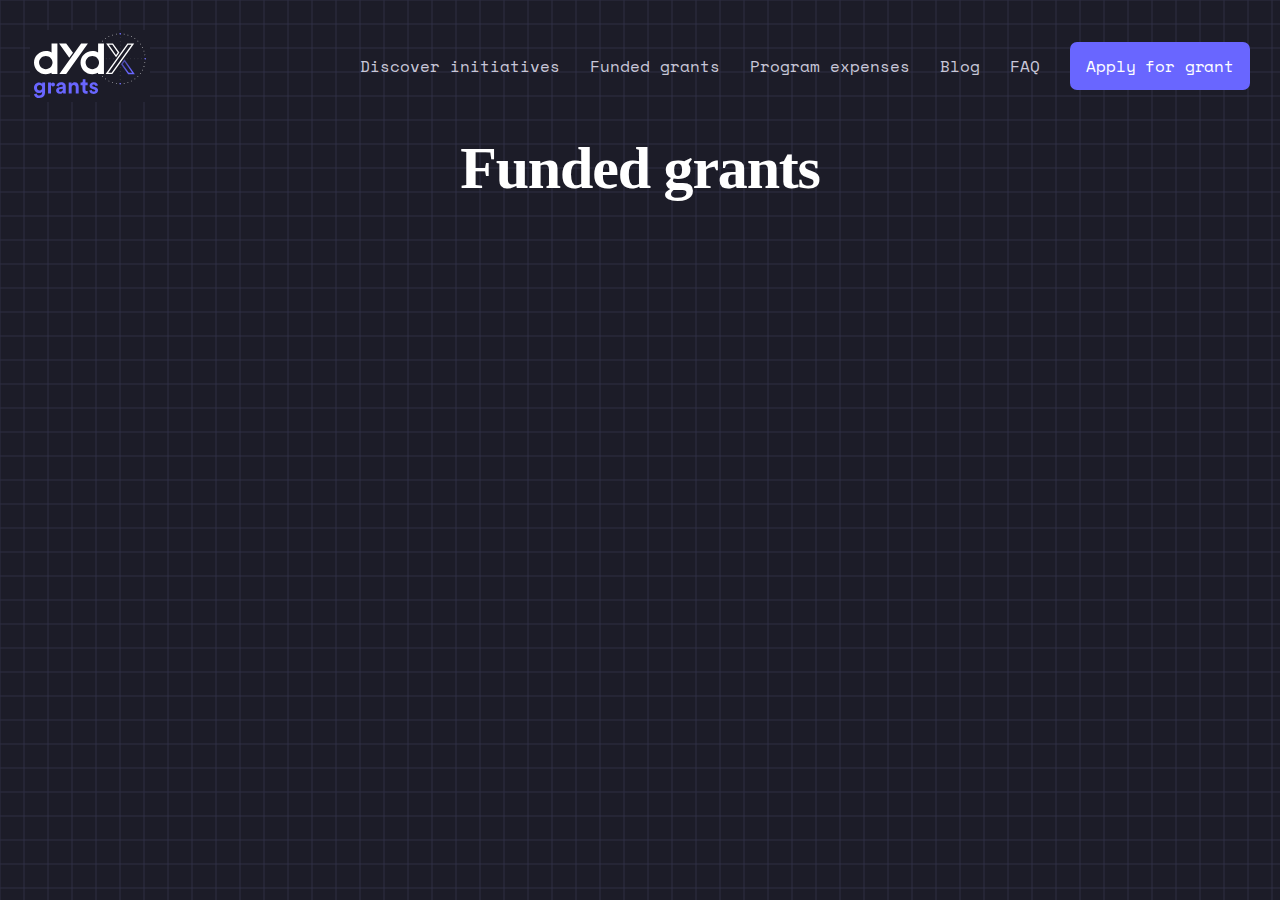
==== pages/funded-grants.html @ 98483b31 "main add" ====
<!DOCTYPE html>
<html lang="en">
  <head>
    <meta charset="UTF-8" />
    <meta name="viewport" content="width=device-width, initial-scale=1.0" />
    <link
      rel="stylesheet"
      href="../funded_grants/funded_grants_styles/main.css"
    />
    <title>Funded Grants</title>
  </head>
  <body>
    <header class="container">
      <img src="../assets/icons/Logo.svg" alt="" />
      <div>
        <ul>
          <li><a href="#">Discover initiatives</a></li>
          <li><a href="./funded-grants.html">Funded grants</a></li>
          <li><a href="./program.html">Program expenses</a></li>
          <li><a href="#">Blog</a></li>
          <li><a href="#">FAQ</a></li>
          <button>Apply for grant</button>
        </ul>
      </div>
    </header>
    <main>
      <section class="section-1">
        <h1>Funded grants</h1>
      </section>
    </main>
  </body>
</html>
---- funded_grants/funded_grants_styles/main.css ----
@import url("https://fonts.googleapis.com/css2?family=DM+Sans:ital,opsz,wght@0,9..40,100..1000;1,9..40,100..1000&family=Montserrat:ital,wght@0,100..900;1,100..900&family=Oswald:wght@200..700&family=Poppins:ital,wght@0,100;0,200;0,300;0,400;0,500;0,600;0,700;0,800;0,900;1,100;1,200;1,300;1,400;1,500;1,600;1,700;1,800;1,900&family=Roboto:ital,wght@0,100;0,300;0,400;0,500;0,700;0,900;1,100;1,300;1,400;1,500;1,700;1,900&family=Rubik:ital,wght@0,300..900;1,300..900&family=Source+Serif+4:ital,opsz,wght@0,8..60,200..900;1,8..60,200..900&family=Space+Mono:ital,wght@0,400;0,700;1,400;1,700&display=swap");
@import url("https://fonts.googleapis.com/css2?family=DM+Sans:ital,opsz,wght@0,9..40,100..1000;1,9..40,100..1000&family=Montserrat:ital,wght@0,100..900;1,100..900&family=Oswald:wght@200..700&family=Poppins:ital,wght@0,100;0,200;0,300;0,400;0,500;0,600;0,700;0,800;0,900;1,100;1,200;1,300;1,400;1,500;1,600;1,700;1,800;1,900&family=Roboto:ital,wght@0,100;0,300;0,400;0,500;0,700;0,900;1,100;1,300;1,400;1,500;1,700;1,900&family=Rubik:ital,wght@0,300..900;1,300..900&family=Source+Serif+4:ital,opsz,wght@0,8..60,200..900;1,8..60,200..900&family=Space+Mono:ital,wght@0,400;0,700;1,400;1,700&display=swap");
@import url("https://fonts.googleapis.com/css2?family=DM+Sans:ital,opsz,wght@0,9..40,100..1000;1,9..40,100..1000&family=Montserrat:ital,wght@0,100..900;1,100..900&family=Oswald:wght@200..700&family=Poppins:ital,wght@0,100;0,200;0,300;0,400;0,500;0,600;0,700;0,800;0,900;1,100;1,200;1,300;1,400;1,500;1,600;1,700;1,800;1,900&family=Roboto:ital,wght@0,100;0,300;0,400;0,500;0,700;0,900;1,100;1,300;1,400;1,500;1,700;1,900&family=Rubik:ital,wght@0,300..900;1,300..900&family=Source+Serif+4:ital,opsz,wght@0,8..60,200..900;1,8..60,200..900&family=Space+Mono:ital,wght@0,400;0,700;1,400;1,700&display=swap");
@import url("https://fonts.googleapis.com/css2?family=DM+Sans:ital,opsz,wght@0,9..40,100..1000;1,9..40,100..1000&family=Montserrat:ital,wght@0,100..900;1,100..900&family=Oswald:wght@200..700&family=Poppins:ital,wght@0,100;0,200;0,300;0,400;0,500;0,600;0,700;0,800;0,900;1,100;1,200;1,300;1,400;1,500;1,600;1,700;1,800;1,900&family=Roboto:ital,wght@0,100;0,300;0,400;0,500;0,700;0,900;1,100;1,300;1,400;1,500;1,700;1,900&family=Rubik:ital,wght@0,300..900;1,300..900&family=Source+Serif+4:ital,opsz,wght@0,8..60,200..900;1,8..60,200..900&family=Space+Mono:ital,wght@0,400;0,700;1,400;1,700&display=swap");
@font-face {
  font-family: "Circular Std";
  src: url(../styles/CircularStd-Medium.ttf) format("truetype");
}
@font-face {
  font-family: "Circular Std";
  src: url(../styles/CircularStd-Medium.ttf) format("truetype");
}
@font-face {
  font-family: "Circural";
  src: url(../../fonts/Circular-Std-Font.ttf);
}
* {
  padding: 0;
  margin: 0;
  box-sizing: border-box;
}

.container {
  max-width: 1300px;
  margin: 0 auto;
}

body {
  background-color: #1c1c28;
  background-image: url(../../assets/imgs/Grid-backgraound.svg);
  height: 100vh;
}

button {
  border-radius: 7px;
  padding: 12px 16px;
  background: #6966ff;
  font-family: "Space Mono", sans-serif;
  font-weight: 500;
  font-size: 16px;
  line-height: 150%;
  letter-spacing: -0.01em;
  text-align: center;
  color: #fff;
  border: none;
  cursor: pointer;
}

h1 {
  font-family: "Circural";
  font-weight: 700;
  font-size: 60px;
  line-height: 120%;
  letter-spacing: -0.02em;
  text-align: center;
  color: white;
}

@font-face {
  font-family: "Circular Std";
  src: url(../styles/CircularStd-Medium.ttf) format("truetype");
}
@font-face {
  font-family: "Circural";
  src: url(../../fonts/Circular-Std-Font.ttf);
}
* {
  padding: 0;
  margin: 0;
  box-sizing: border-box;
}

.container {
  max-width: 1300px;
  margin: 0 auto;
}

body {
  background-color: #1c1c28;
  background-image: url(../../assets/imgs/Grid-backgraound.svg);
  height: 100vh;
}

button {
  border-radius: 7px;
  padding: 12px 16px;
  background: #6966ff;
  font-family: "Space Mono", sans-serif;
  font-weight: 500;
  font-size: 16px;
  line-height: 150%;
  letter-spacing: -0.01em;
  text-align: center;
  color: #fff;
  border: none;
  cursor: pointer;
}

h1 {
  font-family: "Circural";
  font-weight: 700;
  font-size: 60px;
  line-height: 120%;
  letter-spacing: -0.02em;
  text-align: center;
  color: white;
}

@font-face {
  font-family: "Circular Std";
  src: url(../styles/CircularStd-Medium.ttf) format("truetype");
}
header {
  display: flex;
  align-items: center;
  justify-content: space-between;
  padding: 30px;
  margin-bottom: 80px;
}
header div ul {
  display: flex;
  align-items: center;
  gap: 30px;
}
header div ul li {
  list-style-type: none;
  align-items: center;
}
header div ul li a {
  text-decoration: none;
  font-family: "Space Mono", sans-serif;
  font-weight: 400;
  font-size: 16px;
  line-height: 150%;
  color: #c8c7d8;
  transition: all 0.2s ease;
}
header div ul li a:hover {
  color: #e6e5ec;
}
header div ul li a:active {
  color: #e6e5ec;
}/*# sourceMappingURL=main.css.map */
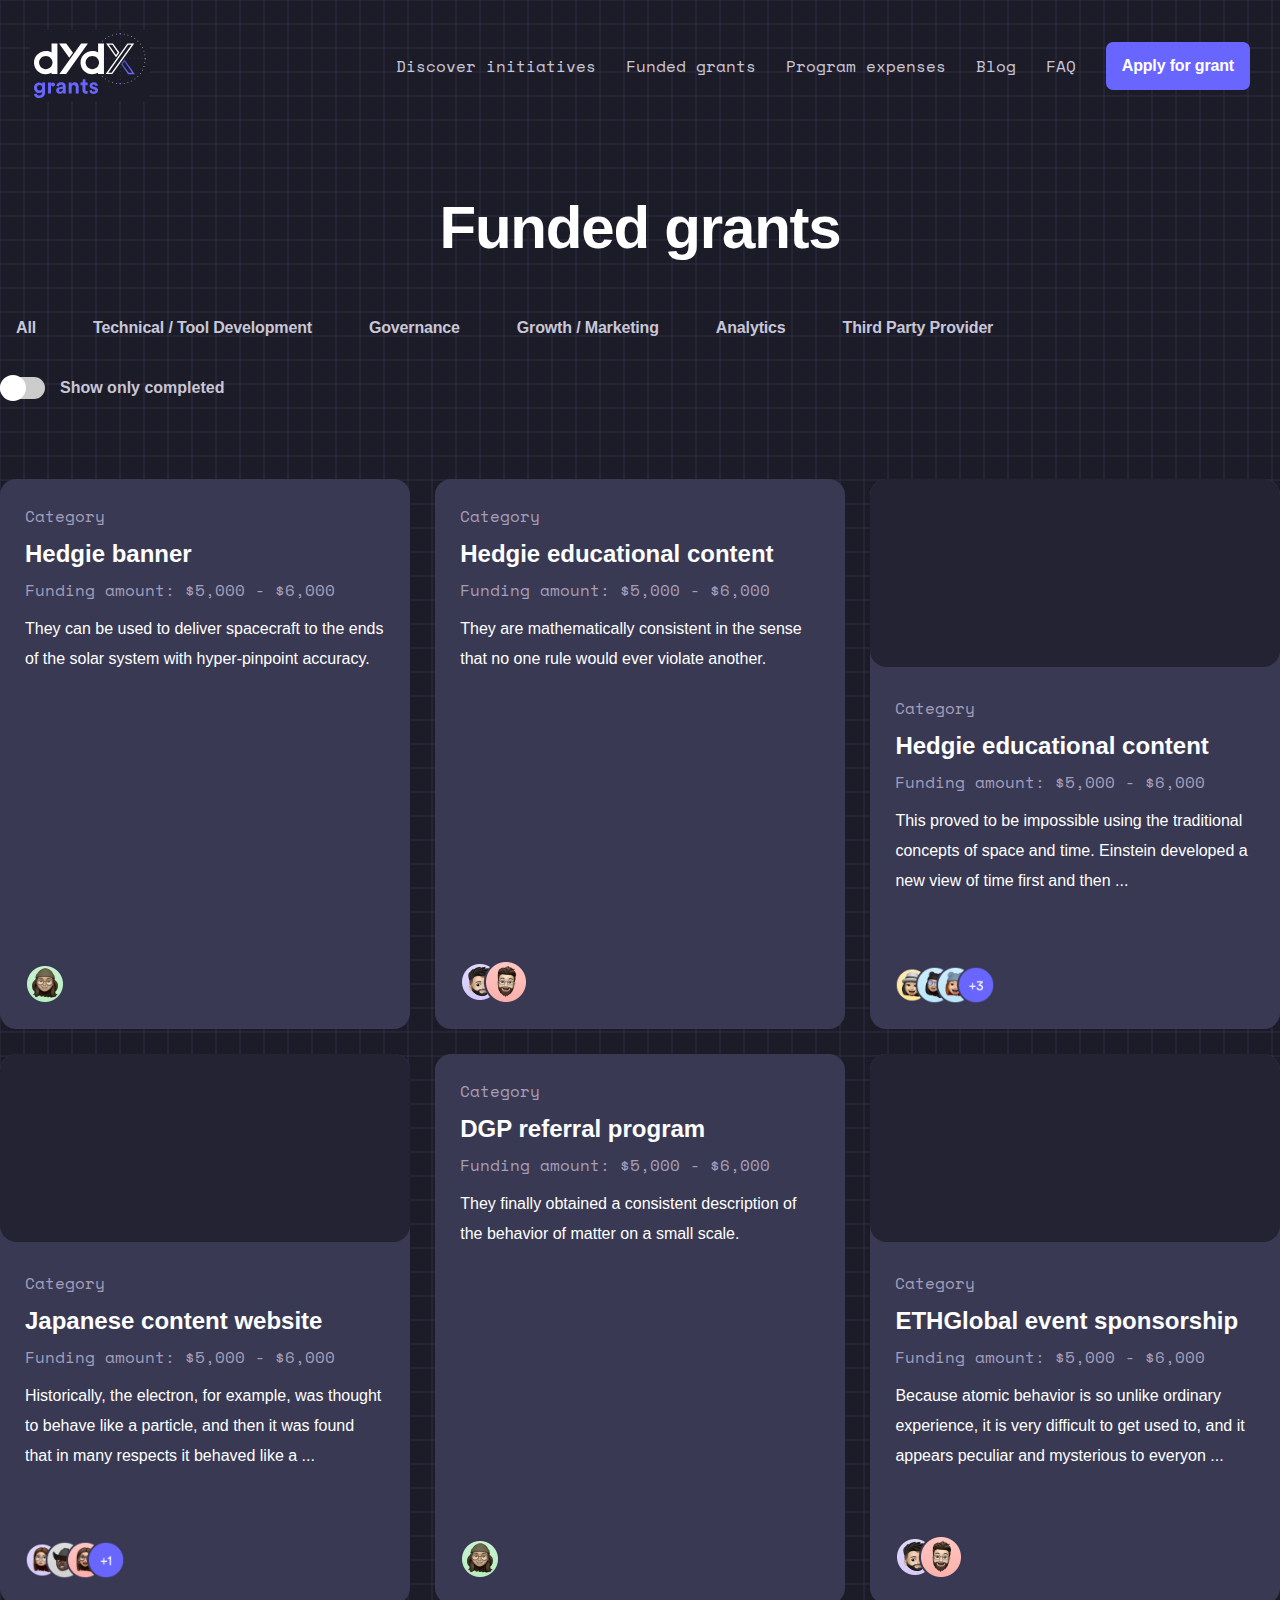
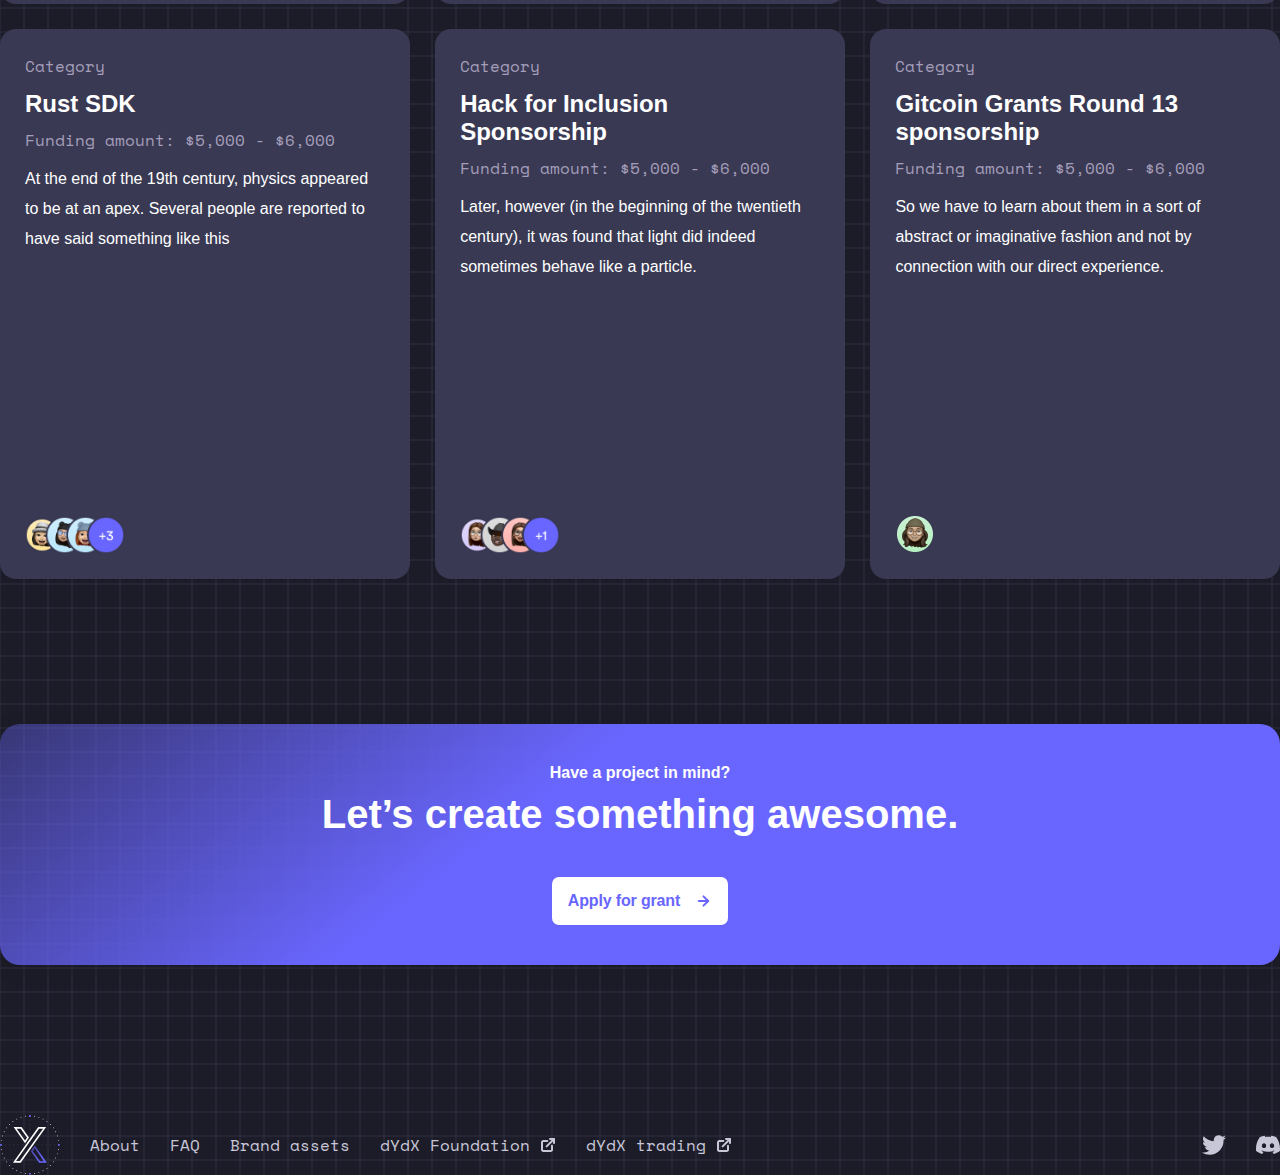
==== commit 76e5dcbd: "Merge pull request #21 from Mark2404/Feruzbek" ====
--- a/pages/funded-grants.html
+++ b/pages/funded-grants.html
@@ -10,7 +10,7 @@
     <title>Funded Grants</title>
   </head>
   <body>
-    <header class="container">
+    <header class="container bnm">
       <img src="../assets/icons/Logo.svg" alt="" />
       <div>
         <ul>
@@ -24,8 +24,244 @@
       </div>
     </header>
     <main>
-      <section class="section-1">
+      <section class="section-1 container">
         <h1>Funded grants</h1>
+        <div class="s1__links">
+          <button class="s1_btn">All</button>
+          <button class="s1_btn">Technical / Tool Development</button>
+          <button class="s1_btn">Governance</button>
+          <button class="s1_btn">Growth / Marketing</button>
+          <button class="s1_btn">Analytics</button>
+          <button class="s1_btn">Third Party Provider</button>
+        </div>
+        <div class="check-btn">
+          <label class="switch">
+            <input type="checkbox" />
+            <span class="slider round"></span>
+          </label>
+          <p>Show only completed</p>
+        </div>
+        <div class="s1__cards">
+          <div class="s1__cards-item">
+            <div>
+              <p class="Category">Category</p>
+              <h2 class="s1__cards-item-title">Hedgie banner</h2>
+              <p class="Category">Funding amount: $5,000 - $6,000</p>
+              <p class="primary_text">
+                They can be used to deliver spacecraft to the ends of the solar
+                system with hyper-pinpoint accuracy.
+              </p>
+            </div>
+            <img
+              src="../funded_grants/funded_grants_images/Avatar.png"
+              alt=""
+            />
+          </div>
+          <div class="s1__cards-item">
+            <div>
+              <p class="Category">Category</p>
+              <h2 class="s1__cards-item-title">Hedgie educational content</h2>
+              <p class="Category">Funding amount: $5,000 - $6,000</p>
+              <p class="primary_text">
+                They are mathematically consistent in the sense that no one rule
+                would ever violate another.
+              </p>
+            </div>
+            <img
+              class="Avatar1"
+              src="../funded_grants/funded_grants_images/Avatar1.png"
+              alt=""
+            />
+          </div>
+          <div class="s1__cards-item w-img">
+            <div>
+              <img
+                class="Image_Block"
+                src="../funded_grants/funded_grants_images/Image_Block.svg"
+                alt=""
+              />
+              <div class="w-img-title">
+                <p class="Category">Category</p>
+                <h2 class="s1__cards-item-title">Hedgie educational content</h2>
+                <p class="Category">Funding amount: $5,000 - $6,000</p>
+                <p class="primary_text">
+                  This proved to be impossible using the traditional concepts of
+                  space and time. Einstein developed a new view of time first
+                  and then ...
+                </p>
+              </div>
+            </div>
+            <img
+              class="Avatar2"
+              src="../funded_grants/funded_grants_images/Avatar2.png"
+              alt=""
+            />
+          </div>
+          <div class="s1__cards-item w-img">
+            <div>
+              <img
+                class="Image_Block"
+                src="../funded_grants/funded_grants_images/Image_Block.svg"
+                alt=""
+              />
+              <div class="w-img-title">
+                <p class="Category">Category</p>
+                <h2 class="s1__cards-item-title">Japanese content website</h2>
+                <p class="Category">Funding amount: $5,000 - $6,000</p>
+                <p class="primary_text">
+                  Historically, the electron, for example, was thought to behave
+                  like a particle, and then it was found that in many respects
+                  it behaved like a ...
+                </p>
+              </div>
+            </div>
+            <img
+              class="Avatar3"
+              src="../funded_grants/funded_grants_images/Avatar3.png"
+              alt=""
+            />
+          </div>
+          <div class="s1__cards-item">
+            <div>
+              <p class="Category">Category</p>
+              <h2 class="s1__cards-item-title">DGP referral program</h2>
+              <p class="Category">Funding amount: $5,000 - $6,000</p>
+              <p class="primary_text">
+                They finally obtained a consistent description of the behavior
+                of matter on a small scale.
+              </p>
+            </div>
+            <img
+              src="../funded_grants/funded_grants_images/Avatar.png"
+              alt=""
+            />
+          </div>
+          <div class="s1__cards-item w-img">
+            <div>
+              <img
+                class="Image_Block"
+                src="../funded_grants/funded_grants_images/Image_Block.svg"
+                alt=""
+              />
+              <div class="w-img-title">
+                <p class="Category">Category</p>
+                <h2 class="s1__cards-item-title">
+                  ETHGlobal event sponsorship
+                </h2>
+                <p class="Category">Funding amount: $5,000 - $6,000</p>
+                <p class="primary_text">
+                  Because atomic behavior is so unlike ordinary experience, it
+                  is very difficult to get used to, and it appears peculiar and
+                  mysterious to everyon ...
+                </p>
+              </div>
+            </div>
+            <img
+              class="Avatar1"
+              src="../funded_grants/funded_grants_images/Avatar1.png"
+              alt=""
+            />
+          </div>
+          <div class="s1__cards-item">
+            <div>
+              <p class="Category">Category</p>
+              <h2 class="s1__cards-item-title">Rust SDK</h2>
+              <p class="Category">Funding amount: $5,000 - $6,000</p>
+              <p class="primary_text">
+                At the end of the 19th century, physics appeared to be at an
+                apex. Several people are reported to have said something like
+                this
+              </p>
+            </div>
+            <img
+              class="Avatar2"
+              src="../funded_grants/funded_grants_images/Avatar2.png"
+              alt=""
+            />
+          </div>
+          <div class="s1__cards-item">
+            <div>
+              <p class="Category">Category</p>
+              <h2 class="s1__cards-item-title">
+                Hack for Inclusion Sponsorship
+              </h2>
+              <p class="Category">Funding amount: $5,000 - $6,000</p>
+              <p class="primary_text">
+                Later, however (in the beginning of the twentieth century), it
+                was found that light did indeed sometimes behave like a
+                particle.
+              </p>
+            </div>
+            <img
+              class="Avatar3"
+              src="../funded_grants/funded_grants_images/Avatar3.png"
+              alt=""
+            />
+          </div>
+          <div class="s1__cards-item">
+            <div>
+              <p class="Category">Category</p>
+              <h2 class="s1__cards-item-title">
+                Gitcoin Grants Round 13 sponsorship
+              </h2>
+              <p class="Category">Funding amount: $5,000 - $6,000</p>
+              <p class="primary_text">
+                So we have to learn about them in a sort of abstract or
+                imaginative fashion and not by connection with our direct
+                experience.
+              </p>
+            </div>
+            <img
+              src="../funded_grants/funded_grants_images/Avatar.png"
+              alt=""
+            />
+          </div>
+        </div>
+      </section>
+      <section class="section-2 container">
+        <div class="s2__content">
+          <p class="primary_text">Have a project in mind?</p>
+          <h2>Let’s create something awesome.</h2>
+          <button>
+            Apply for grant
+            <img src="../funded_grants/funded_grants_images/arrow.svg" alt="" />
+          </button>
+        </div>
+      </section>
+      <section class="section-3 container">
+        <footer>
+          <div class="footer__nav">
+            <img
+              src="../funded_grants/funded_grants_images/x_logo.svg"
+              alt=""
+            />
+            <a href="">About</a>
+            <a href="">FAQ</a>
+            <a href="">Brand assets</a>
+            <a class="share" href=""
+              >dYdX Foundation
+              <img
+                src="../funded_grants/funded_grants_images/share-logo.svg"
+                alt=""
+            /></a>
+            <a class="share" href=""
+              >dYdX trading
+              <img
+                src="../funded_grants/funded_grants_images/share-logo.svg"
+                alt=""
+            /></a>
+          </div>
+          <div class="footer__social">
+            <img
+              src="../funded_grants/funded_grants_images/twitter.svg"
+              alt=""
+            />
+            <img
+              src="../funded_grants/funded_grants_images/discord.svg"
+              alt=""
+            />
+          </div>
+        </footer>
       </section>
     </main>
   </body>
--- a/funded_grants/funded_grants_styles/main.css
+++ b/funded_grants/funded_grants_styles/main.css
@@ -10,14 +10,11 @@
   font-family: "Circular Std";
   src: url(../styles/CircularStd-Medium.ttf) format("truetype");
 }
-@font-face {
-  font-family: "Circural";
-  src: url(../../fonts/Circular-Std-Font.ttf);
-}
 * {
   padding: 0;
   margin: 0;
   box-sizing: border-box;
+  text-decoration: none;
 }
 
 .container {
@@ -35,8 +32,8 @@
   border-radius: 7px;
   padding: 12px 16px;
   background: #6966ff;
-  font-family: "Space Mono", sans-serif;
-  font-weight: 500;
+  font-family: "Circular Std", sans-serif;
+  font-weight: 700;
   font-size: 16px;
   line-height: 150%;
   letter-spacing: -0.01em;
@@ -47,27 +44,25 @@
 }
 
 h1 {
-  font-family: "Circural";
+  font-family: "Circular Std", sans-serif;
   font-weight: 700;
   font-size: 60px;
   line-height: 120%;
   letter-spacing: -0.02em;
   text-align: center;
   color: white;
+  margin-bottom: 40px;
 }
 
 @font-face {
   font-family: "Circular Std";
   src: url(../styles/CircularStd-Medium.ttf) format("truetype");
-}
-@font-face {
-  font-family: "Circural";
-  src: url(../../fonts/Circular-Std-Font.ttf);
 }
 * {
   padding: 0;
   margin: 0;
   box-sizing: border-box;
+  text-decoration: none;
 }
 
 .container {
@@ -85,8 +80,8 @@
   border-radius: 7px;
   padding: 12px 16px;
   background: #6966ff;
-  font-family: "Space Mono", sans-serif;
-  font-weight: 500;
+  font-family: "Circular Std", sans-serif;
+  font-weight: 700;
   font-size: 16px;
   line-height: 150%;
   letter-spacing: -0.01em;
@@ -97,13 +92,14 @@
 }
 
 h1 {
-  font-family: "Circural";
+  font-family: "Circular Std", sans-serif;
   font-weight: 700;
   font-size: 60px;
   line-height: 120%;
   letter-spacing: -0.02em;
   text-align: center;
   color: white;
+  margin-bottom: 40px;
 }
 
 @font-face {
@@ -115,7 +111,6 @@
   align-items: center;
   justify-content: space-between;
   padding: 30px;
-  margin-bottom: 80px;
 }
 header div ul {
   display: flex;
@@ -140,4 +135,229 @@
 }
 header div ul li a:active {
   color: #e6e5ec;
+}
+
+.bnm {
+  margin-bottom: 60px;
+}
+
+.section-1 {
+  margin-bottom: 120px;
+}
+.section-1 .s1__links {
+  display: flex;
+  align-items: center;
+  gap: 25px;
+  margin-bottom: 25px;
+}
+.section-1 .s1__links .s1_btn {
+  font-family: "Circular Std", sans-serif;
+  font-weight: 700;
+  border-radius: 6px;
+  color: #c8c7d8;
+  background-color: transparent;
+  transition: all 0.3s ease;
+}
+.section-1 .s1__links .s1_btn:hover {
+  color: white;
+  background-color: #393953;
+}
+.section-1 .check-btn {
+  display: flex;
+  align-items: center;
+  gap: 15px;
+  margin-bottom: 80px;
+  /* Hide default HTML checkbox */
+  /* The slider */
+  /* Rounded sliders */
+}
+.section-1 .check-btn p {
+  font-family: "Circular Std", sans-serif;
+  color: #c8c7d8;
+  font-weight: 700;
+}
+.section-1 .check-btn .switch {
+  position: relative;
+  display: inline-block;
+  width: 45px;
+  height: 22px;
+}
+.section-1 .check-btn .switch input {
+  opacity: 0;
+  width: 0;
+  height: 0;
+}
+.section-1 .check-btn .slider {
+  position: absolute;
+  cursor: pointer;
+  top: 0;
+  left: 0;
+  right: 0;
+  bottom: 0;
+  background-color: #ccc;
+  transition: 0.4s;
+}
+.section-1 .check-btn .slider:before {
+  position: absolute;
+  content: "";
+  height: 26px;
+  width: 26px;
+  left: 0px;
+  bottom: -2px;
+  background-color: white;
+  transition: 0.4s;
+}
+.section-1 .check-btn input:checked + .slider {
+  background-color: #6966ff;
+}
+.section-1 .check-btn input:focus + .slider {
+  box-shadow: 0 0 1px #2196f3;
+}
+.section-1 .check-btn input:checked + .slider:before {
+  transform: translateX(26px);
+}
+.section-1 .check-btn .slider.round {
+  border-radius: 34px;
+}
+.section-1 .check-btn .slider.round:before {
+  border-radius: 50%;
+}
+
+.s1__cards {
+  display: flex;
+  align-items: center;
+  justify-content: space-between;
+  flex-wrap: wrap;
+}
+.s1__cards .s1__cards-item {
+  width: 32%;
+  height: 550px;
+  display: flex;
+  justify-content: space-between;
+  flex-direction: column;
+  border-radius: 16px;
+  background-color: #393953;
+  margin-bottom: 25px;
+  transition: all 0.3s ease;
+}
+.s1__cards .s1__cards-item div {
+  padding: 25px;
+}
+.s1__cards .s1__cards-item div .Category {
+  font-family: "Space Mono", sans-serif;
+  color: #a59eba;
+  margin-bottom: 12px;
+}
+.s1__cards .s1__cards-item div .s1__cards-item-title {
+  font-family: "Circular Std", sans-serif;
+  font-size: 24px;
+  color: white;
+  margin-bottom: 10px;
+}
+.s1__cards .s1__cards-item div .primary_text {
+  font-family: "Circular Std", sans-serif;
+  font-size: 16px;
+  color: white;
+  line-height: 30px;
+  font-weight: 500;
+}
+.s1__cards .s1__cards-item img {
+  width: 40px;
+  margin: 25px;
+}
+.s1__cards .s1__cards-item .Avatar1 {
+  width: 90px;
+}
+.s1__cards .s1__cards-item .Avatar2 {
+  width: 100px;
+}
+.s1__cards .s1__cards-item .Avatar3 {
+  width: 100px;
+}
+.s1__cards .s1__cards-item:hover {
+  box-shadow: 0px 4px 15px #9c8fc5;
+}
+
+.w-img div {
+  padding: 0 !important;
+  margin: 0;
+}
+.w-img div .Image_Block {
+  width: 100%;
+  margin: 0;
+}
+.w-img div .w-img-title {
+  padding: 25px !important;
+  padding-bottom: 0 !important;
+}
+
+.section-2 {
+  margin-bottom: 150px;
+}
+
+.s2__content {
+  width: 100%;
+  padding: 40px 0px;
+  box-shadow: 0 4px 20px 0 rgba(0, 0, 0, 0.1);
+  background: linear-gradient(322deg, #6966ff 60%, rgba(105, 102, 255, 0.36) 100%);
+  border-radius: 20px;
+}
+.s2__content .primary_text {
+  text-align: center;
+  color: white;
+  font-weight: 600;
+  font-family: "Circular Std", sans-serif;
+  margin-bottom: 10px;
+}
+.s2__content h2 {
+  text-align: center;
+  color: white;
+  font-weight: 700;
+  font-size: 40px;
+  font-family: "Circular Std", sans-serif;
+  margin-bottom: 40px;
+}
+.s2__content button {
+  display: flex;
+  align-items: center;
+  gap: 15px;
+  background-color: #fff;
+  color: #6966ff;
+  margin: 0 auto;
+}
+
+footer {
+  display: flex;
+  align-items: center;
+  justify-content: space-between;
+  margin-bottom: 20px;
+}
+footer .footer__nav {
+  display: flex;
+  align-items: center;
+  gap: 30px;
+}
+footer .footer__nav a {
+  font-family: "Space Mono", sans-serif;
+  font-weight: 400;
+  font-size: 16px;
+  line-height: 150%;
+  color: #c8c7d8;
+  transition: all 0.2s ease;
+}
+footer .footer__nav a:hover {
+  color: #e6e5ec;
+}
+footer .footer__nav a:active {
+  color: #e6e5ec;
+}
+footer .footer__nav .share {
+  display: flex;
+  align-items: center;
+  gap: 10px;
+}
+footer .footer__social {
+  display: flex;
+  align-items: center;
+  gap: 30px;
 }/*# sourceMappingURL=main.css.map */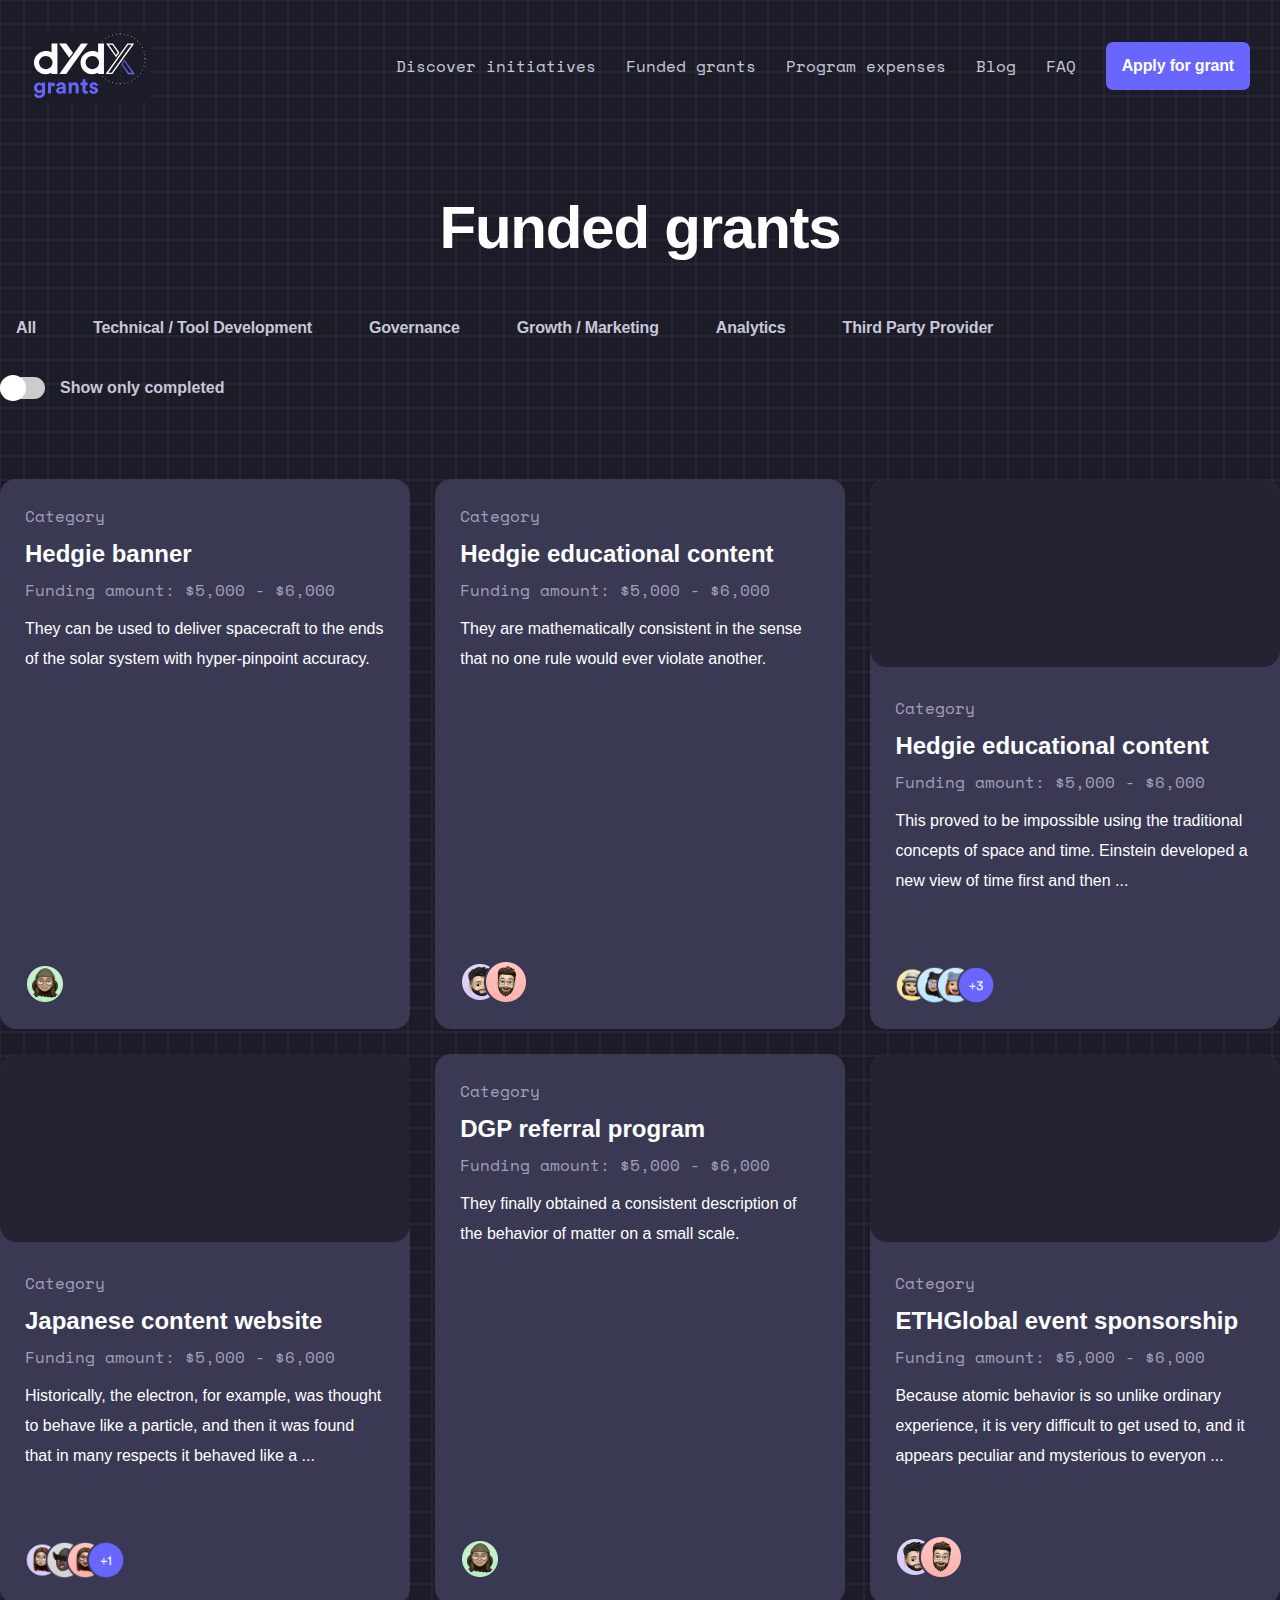
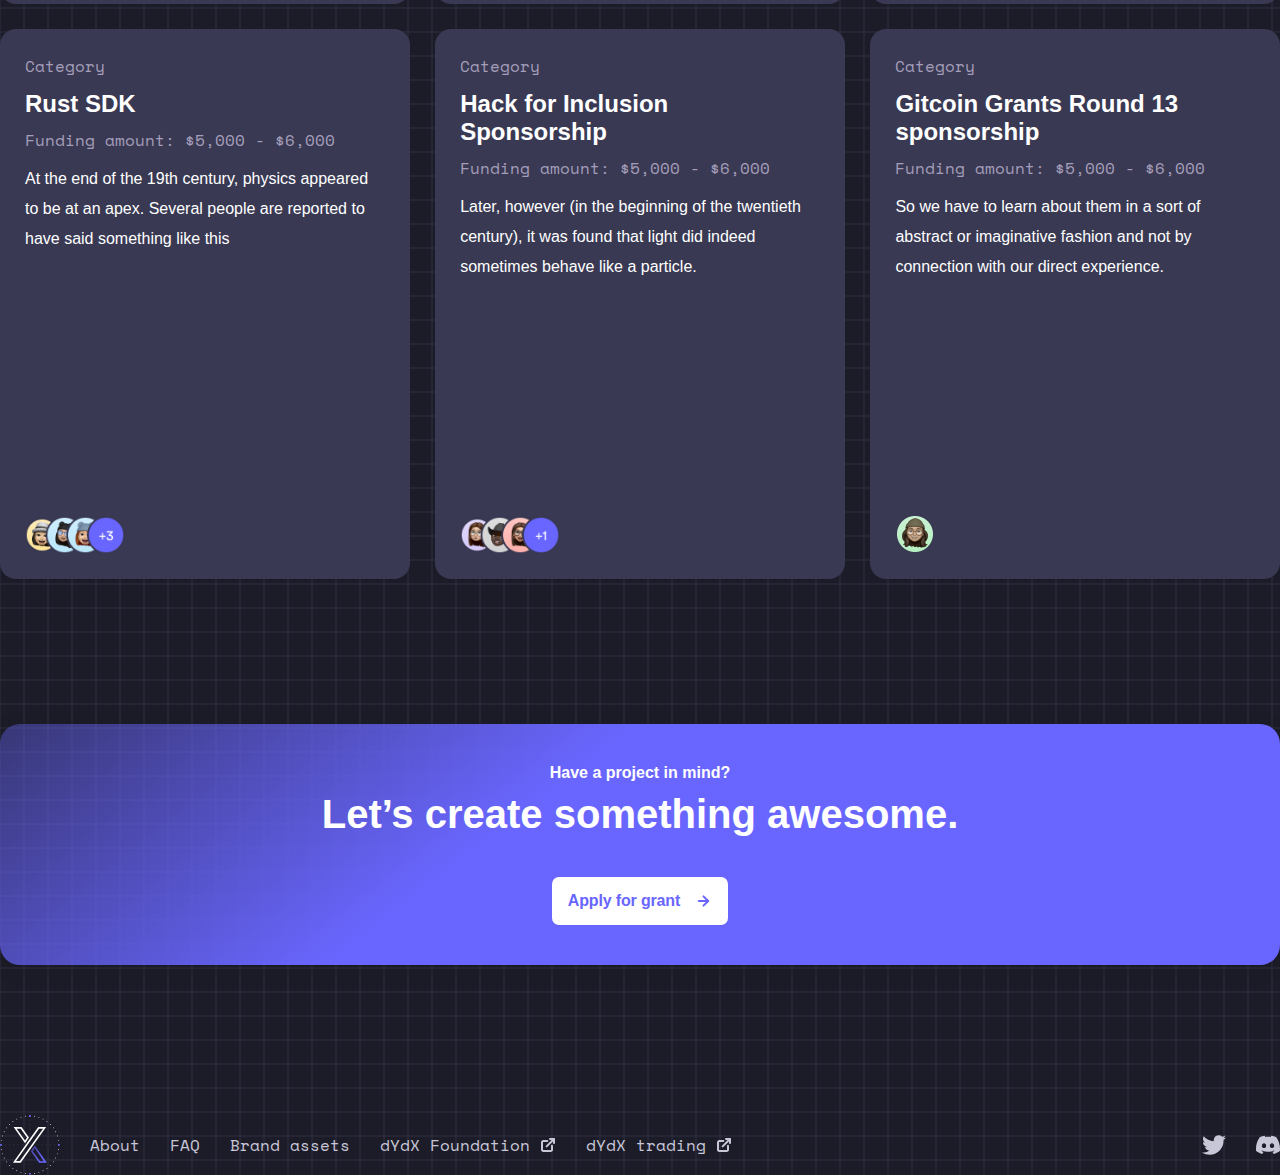
==== commit 31eb976c: "Merge pull request #22 from Mark2404/Feruzbek" ====
--- a/pages/funded-grants.html
+++ b/pages/funded-grants.html
@@ -12,7 +12,34 @@
   <body>
     <header class="container bnm">
       <img src="../assets/icons/Logo.svg" alt="" />
-      <div>
+      <div class="burger-menu">
+        <div class="menu-mobile">
+          <div class="menu-mobile__header">
+            <img
+              width="120"
+              src="../funded_grants/funded_grants_images/Logo-nav.svg"
+              alt=""
+            />
+            <div style="display: flex; align-items: center; gap: 40px">
+              <button class="apply">Apply</button>
+              <img
+                class="close"
+                src="../funded_grants/funded_grants_images/close.svg"
+                alt=""
+              />
+            </div>
+          </div>
+          <nav class="nav_mobile">
+            <a href="#">Discover initiatives</a>
+            <a href="./funded-grants.html">Funded grants</a>
+            <a href="./program.html">Program expenses</a>
+            <a href="#">Blog</a>
+            <a href="#">FAQ</a>
+          </nav>
+        </div>
+      </div>
+
+      <div class="nav">
         <ul>
           <li><a href="#">Discover initiatives</a></li>
           <li><a href="./funded-grants.html">Funded grants</a></li>
@@ -21,6 +48,12 @@
           <li><a href="#">FAQ</a></li>
           <button>Apply for grant</button>
         </ul>
+        <button class="apply">Apply</button>
+        <img
+          class="menu"
+          src="../funded_grants/funded_grants_images/menu-burger.svg"
+          alt=""
+        />
       </div>
     </header>
     <main>
@@ -30,9 +63,9 @@
           <button class="s1_btn">All</button>
           <button class="s1_btn">Technical / Tool Development</button>
           <button class="s1_btn">Governance</button>
-          <button class="s1_btn">Growth / Marketing</button>
-          <button class="s1_btn">Analytics</button>
-          <button class="s1_btn">Third Party Provider</button>
+          <button class="s1_btn cvb">Growth / Marketing</button>
+          <button class="s1_btn cvb">Analytics</button>
+          <button class="s1_btn cvb">Third Party Provider</button>
         </div>
         <div class="check-btn">
           <label class="switch">
@@ -219,7 +252,10 @@
         </div>
       </section>
       <section class="section-2 container">
-        <div class="s2__content">
+        <div
+          style="box-shadow: 0 4px 20px 0 rgba(0, 0, 0, 0.1)"
+          class="s2__content"
+        >
           <p class="primary_text">Have a project in mind?</p>
           <h2>Let’s create something awesome.</h2>
           <button>
@@ -264,5 +300,6 @@
         </footer>
       </section>
     </main>
+    <script src="../funded_grants/scripts/app.js"></script>
   </body>
 </html>
--- a/funded_grants/funded_grants_styles/main.css
+++ b/funded_grants/funded_grants_styles/main.css
@@ -360,4 +360,117 @@
   display: flex;
   align-items: center;
   gap: 30px;
+}
+
+.apply {
+  display: none;
+}
+
+.menu {
+  display: none;
+}
+
+.menu-mobile {
+  display: none;
+  z-index: 9999;
+}
+
+.menu-mobile__header {
+  display: flex;
+  justify-content: space-between;
+  align-items: center;
+  padding: 20px 40px;
+  background-color: #393953;
+}
+
+.menu-mobile__header .close {
+  cursor: pointer;
+}
+
+.menu-mobile {
+  display: none;
+  position: absolute;
+  top: 0;
+  left: 0;
+  width: 100vw;
+  height: 100vh;
+  background-color: white;
+  transform: translateY(calc(-100vh - 50px));
+  transition: all 0.3s ease-in-out;
+}
+
+.menu-mobile.active {
+  transform: translateY(0);
+}
+
+.menu-mobile nav {
+  height: calc(100vh - 72px);
+  display: flex;
+  flex-direction: column;
+  gap: 20px;
+  justify-content: center;
+  align-items: center;
+  background-color: #393953;
+}
+
+.menu-mobile nav a {
+  font-family: "Space Mono", sans-serif;
+  font-weight: 400;
+  font-size: 20px;
+  line-height: 150%;
+  color: #c8c7d8;
+  transition: all 0.2s ease;
+}
+.menu-mobile nav a:hover {
+  color: #e6e5ec;
+}
+.menu-mobile nav a:active {
+  color: #e6e5ec;
+}
+
+@media (max-width: 550px) {
+  .container {
+    max-width: 500px;
+  }
+  header div {
+    display: flex;
+    align-items: center;
+    gap: 40px;
+  }
+  header div ul {
+    display: none;
+  }
+  header div .apply {
+    display: block;
+    padding: 14px 18px;
+  }
+  header div .menu {
+    width: 25px;
+    display: block;
+    cursor: pointer;
+  }
+  .section-1 .s1__links .cvb {
+    display: none;
+  }
+  .section-1 .s1__cards {
+    flex-direction: column;
+  }
+  .section-1 .s1__cards .s1__cards-item {
+    width: 100%;
+  }
+  .section-3 footer {
+    flex-direction: column;
+    align-items: start;
+  }
+  .section-3 footer .footer__nav {
+    flex-direction: column;
+    align-items: start;
+    margin-bottom: 30px;
+  }
+  .burger-menu .menu-mobile {
+    display: block;
+  }
+  .header .blog {
+    display: none;
+  }
 }/*# sourceMappingURL=main.css.map */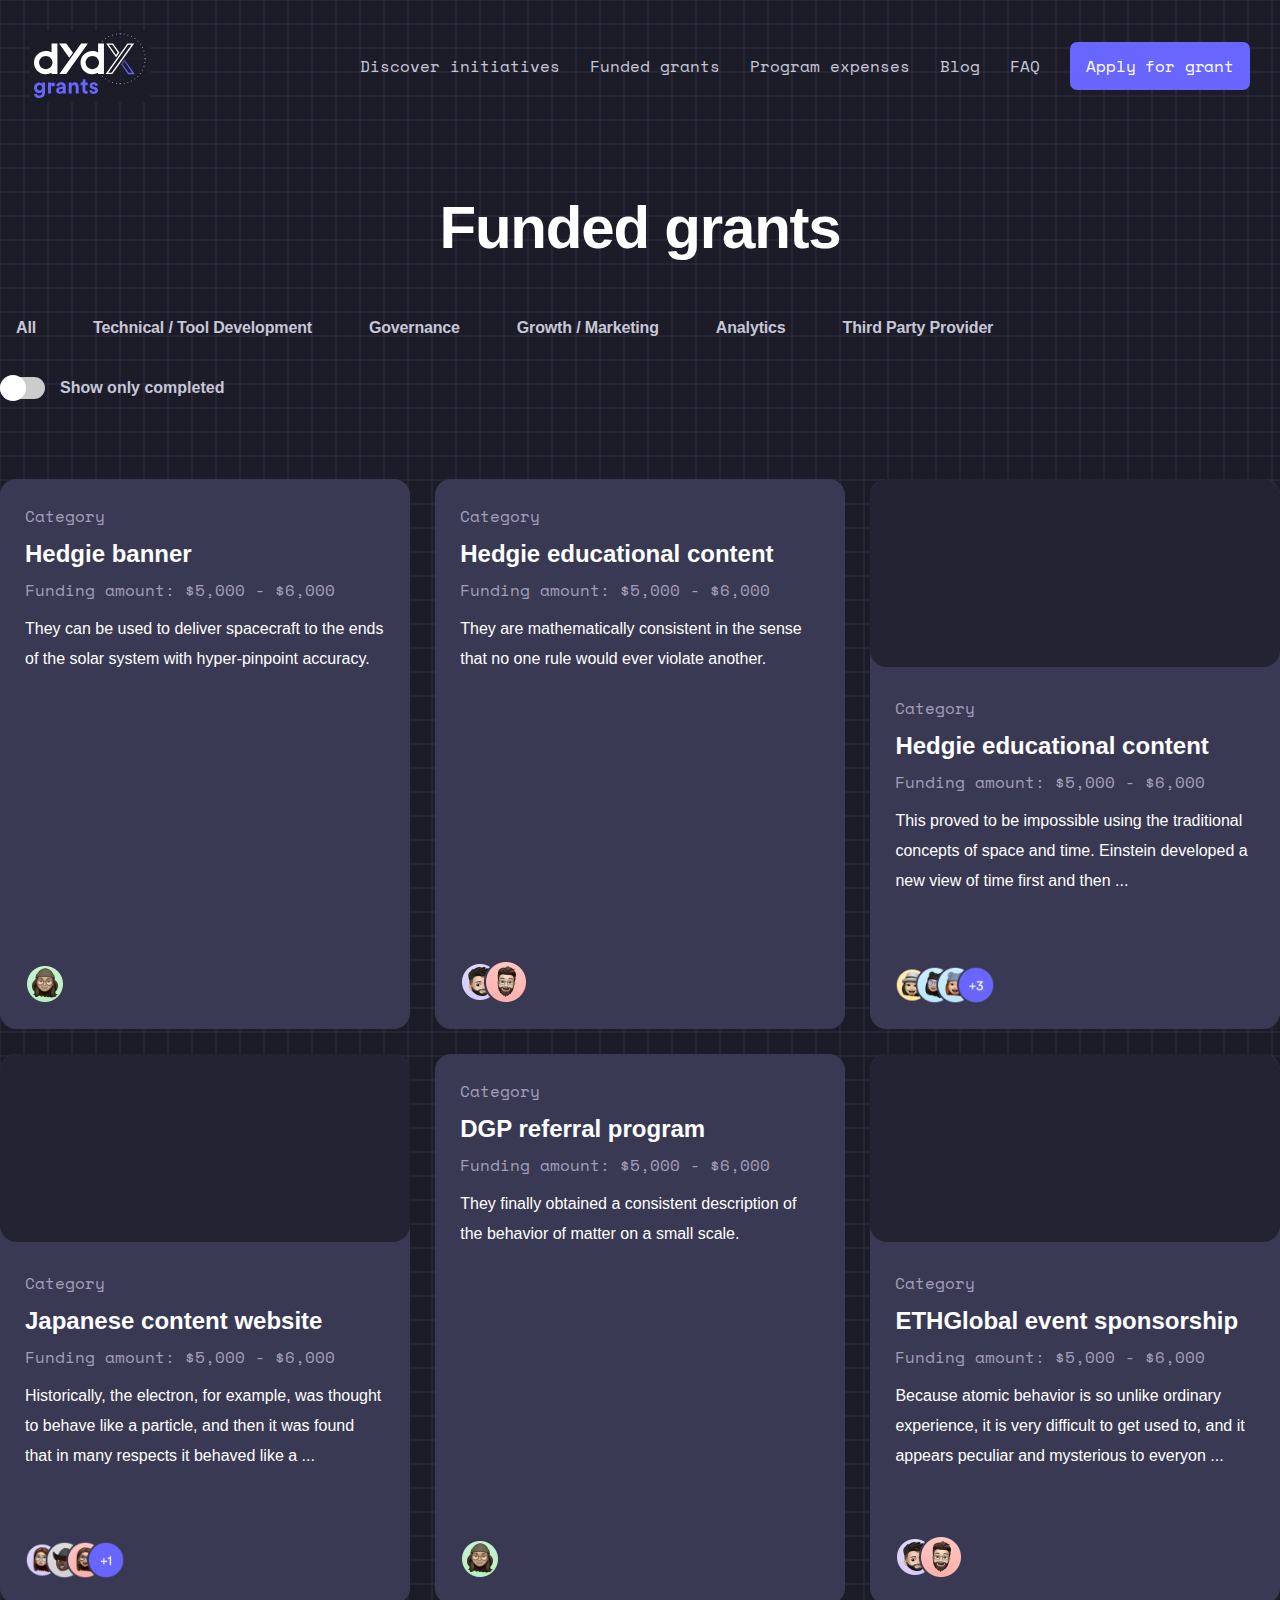
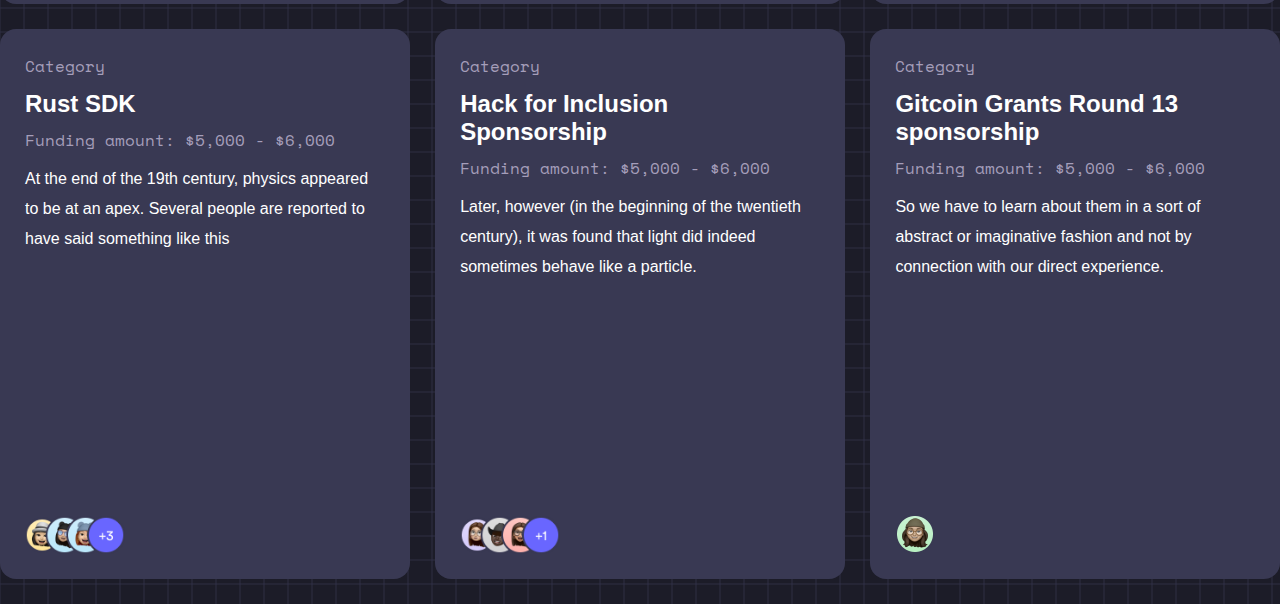
==== commit 3a655f42: "section cards added" ====
--- a/pages/funded-grants.html
+++ b/pages/funded-grants.html
@@ -12,34 +12,7 @@
   <body>
     <header class="container bnm">
       <img src="../assets/icons/Logo.svg" alt="" />
-      <div class="burger-menu">
-        <div class="menu-mobile">
-          <div class="menu-mobile__header">
-            <img
-              width="120"
-              src="../funded_grants/funded_grants_images/Logo-nav.svg"
-              alt=""
-            />
-            <div style="display: flex; align-items: center; gap: 40px">
-              <button class="apply">Apply</button>
-              <img
-                class="close"
-                src="../funded_grants/funded_grants_images/close.svg"
-                alt=""
-              />
-            </div>
-          </div>
-          <nav class="nav_mobile">
-            <a href="#">Discover initiatives</a>
-            <a href="./funded-grants.html">Funded grants</a>
-            <a href="./program.html">Program expenses</a>
-            <a href="#">Blog</a>
-            <a href="#">FAQ</a>
-          </nav>
-        </div>
-      </div>
-
-      <div class="nav">
+      <div>
         <ul>
           <li><a href="#">Discover initiatives</a></li>
           <li><a href="./funded-grants.html">Funded grants</a></li>
@@ -48,12 +21,6 @@
           <li><a href="#">FAQ</a></li>
           <button>Apply for grant</button>
         </ul>
-        <button class="apply">Apply</button>
-        <img
-          class="menu"
-          src="../funded_grants/funded_grants_images/menu-burger.svg"
-          alt=""
-        />
       </div>
     </header>
     <main>
@@ -63,9 +30,9 @@
           <button class="s1_btn">All</button>
           <button class="s1_btn">Technical / Tool Development</button>
           <button class="s1_btn">Governance</button>
-          <button class="s1_btn cvb">Growth / Marketing</button>
-          <button class="s1_btn cvb">Analytics</button>
-          <button class="s1_btn cvb">Third Party Provider</button>
+          <button class="s1_btn">Growth / Marketing</button>
+          <button class="s1_btn">Analytics</button>
+          <button class="s1_btn">Third Party Provider</button>
         </div>
         <div class="check-btn">
           <label class="switch">
@@ -252,54 +219,10 @@
         </div>
       </section>
       <section class="section-2 container">
-        <div
-          style="box-shadow: 0 4px 20px 0 rgba(0, 0, 0, 0.1)"
-          class="s2__content"
-        >
-          <p class="primary_text">Have a project in mind?</p>
-          <h2>Let’s create something awesome.</h2>
-          <button>
-            Apply for grant
-            <img src="../funded_grants/funded_grants_images/arrow.svg" alt="" />
-          </button>
-        </div>
-      </section>
-      <section class="section-3 container">
-        <footer>
-          <div class="footer__nav">
-            <img
-              src="../funded_grants/funded_grants_images/x_logo.svg"
-              alt=""
-            />
-            <a href="">About</a>
-            <a href="">FAQ</a>
-            <a href="">Brand assets</a>
-            <a class="share" href=""
-              >dYdX Foundation
-              <img
-                src="../funded_grants/funded_grants_images/share-logo.svg"
-                alt=""
-            /></a>
-            <a class="share" href=""
-              >dYdX trading
-              <img
-                src="../funded_grants/funded_grants_images/share-logo.svg"
-                alt=""
-            /></a>
-          </div>
-          <div class="footer__social">
-            <img
-              src="../funded_grants/funded_grants_images/twitter.svg"
-              alt=""
-            />
-            <img
-              src="../funded_grants/funded_grants_images/discord.svg"
-              alt=""
-            />
-          </div>
-        </footer>
+        <div class="s2__content">
+          <p></p>
+        </div>
       </section>
     </main>
-    <script src="../funded_grants/scripts/app.js"></script>
   </body>
 </html>
--- a/funded_grants/funded_grants_styles/main.css
+++ b/funded_grants/funded_grants_styles/main.css
@@ -14,7 +14,6 @@
   padding: 0;
   margin: 0;
   box-sizing: border-box;
-  text-decoration: none;
 }
 
 .container {
@@ -32,8 +31,8 @@
   border-radius: 7px;
   padding: 12px 16px;
   background: #6966ff;
-  font-family: "Circular Std", sans-serif;
-  font-weight: 700;
+  font-family: "Space Mono", sans-serif;
+  font-weight: 500;
   font-size: 16px;
   line-height: 150%;
   letter-spacing: -0.01em;
@@ -62,7 +61,6 @@
   padding: 0;
   margin: 0;
   box-sizing: border-box;
-  text-decoration: none;
 }
 
 .container {
@@ -80,8 +78,8 @@
   border-radius: 7px;
   padding: 12px 16px;
   background: #6966ff;
-  font-family: "Circular Std", sans-serif;
-  font-weight: 700;
+  font-family: "Space Mono", sans-serif;
+  font-weight: 500;
   font-size: 16px;
   line-height: 150%;
   letter-spacing: -0.01em;
@@ -289,188 +287,4 @@
 .w-img div .w-img-title {
   padding: 25px !important;
   padding-bottom: 0 !important;
-}
-
-.section-2 {
-  margin-bottom: 150px;
-}
-
-.s2__content {
-  width: 100%;
-  padding: 40px 0px;
-  box-shadow: 0 4px 20px 0 rgba(0, 0, 0, 0.1);
-  background: linear-gradient(322deg, #6966ff 60%, rgba(105, 102, 255, 0.36) 100%);
-  border-radius: 20px;
-}
-.s2__content .primary_text {
-  text-align: center;
-  color: white;
-  font-weight: 600;
-  font-family: "Circular Std", sans-serif;
-  margin-bottom: 10px;
-}
-.s2__content h2 {
-  text-align: center;
-  color: white;
-  font-weight: 700;
-  font-size: 40px;
-  font-family: "Circular Std", sans-serif;
-  margin-bottom: 40px;
-}
-.s2__content button {
-  display: flex;
-  align-items: center;
-  gap: 15px;
-  background-color: #fff;
-  color: #6966ff;
-  margin: 0 auto;
-}
-
-footer {
-  display: flex;
-  align-items: center;
-  justify-content: space-between;
-  margin-bottom: 20px;
-}
-footer .footer__nav {
-  display: flex;
-  align-items: center;
-  gap: 30px;
-}
-footer .footer__nav a {
-  font-family: "Space Mono", sans-serif;
-  font-weight: 400;
-  font-size: 16px;
-  line-height: 150%;
-  color: #c8c7d8;
-  transition: all 0.2s ease;
-}
-footer .footer__nav a:hover {
-  color: #e6e5ec;
-}
-footer .footer__nav a:active {
-  color: #e6e5ec;
-}
-footer .footer__nav .share {
-  display: flex;
-  align-items: center;
-  gap: 10px;
-}
-footer .footer__social {
-  display: flex;
-  align-items: center;
-  gap: 30px;
-}
-
-.apply {
-  display: none;
-}
-
-.menu {
-  display: none;
-}
-
-.menu-mobile {
-  display: none;
-  z-index: 9999;
-}
-
-.menu-mobile__header {
-  display: flex;
-  justify-content: space-between;
-  align-items: center;
-  padding: 20px 40px;
-  background-color: #393953;
-}
-
-.menu-mobile__header .close {
-  cursor: pointer;
-}
-
-.menu-mobile {
-  display: none;
-  position: absolute;
-  top: 0;
-  left: 0;
-  width: 100vw;
-  height: 100vh;
-  background-color: white;
-  transform: translateY(calc(-100vh - 50px));
-  transition: all 0.3s ease-in-out;
-}
-
-.menu-mobile.active {
-  transform: translateY(0);
-}
-
-.menu-mobile nav {
-  height: calc(100vh - 72px);
-  display: flex;
-  flex-direction: column;
-  gap: 20px;
-  justify-content: center;
-  align-items: center;
-  background-color: #393953;
-}
-
-.menu-mobile nav a {
-  font-family: "Space Mono", sans-serif;
-  font-weight: 400;
-  font-size: 20px;
-  line-height: 150%;
-  color: #c8c7d8;
-  transition: all 0.2s ease;
-}
-.menu-mobile nav a:hover {
-  color: #e6e5ec;
-}
-.menu-mobile nav a:active {
-  color: #e6e5ec;
-}
-
-@media (max-width: 550px) {
-  .container {
-    max-width: 500px;
-  }
-  header div {
-    display: flex;
-    align-items: center;
-    gap: 40px;
-  }
-  header div ul {
-    display: none;
-  }
-  header div .apply {
-    display: block;
-    padding: 14px 18px;
-  }
-  header div .menu {
-    width: 25px;
-    display: block;
-    cursor: pointer;
-  }
-  .section-1 .s1__links .cvb {
-    display: none;
-  }
-  .section-1 .s1__cards {
-    flex-direction: column;
-  }
-  .section-1 .s1__cards .s1__cards-item {
-    width: 100%;
-  }
-  .section-3 footer {
-    flex-direction: column;
-    align-items: start;
-  }
-  .section-3 footer .footer__nav {
-    flex-direction: column;
-    align-items: start;
-    margin-bottom: 30px;
-  }
-  .burger-menu .menu-mobile {
-    display: block;
-  }
-  .header .blog {
-    display: none;
-  }
 }/*# sourceMappingURL=main.css.map */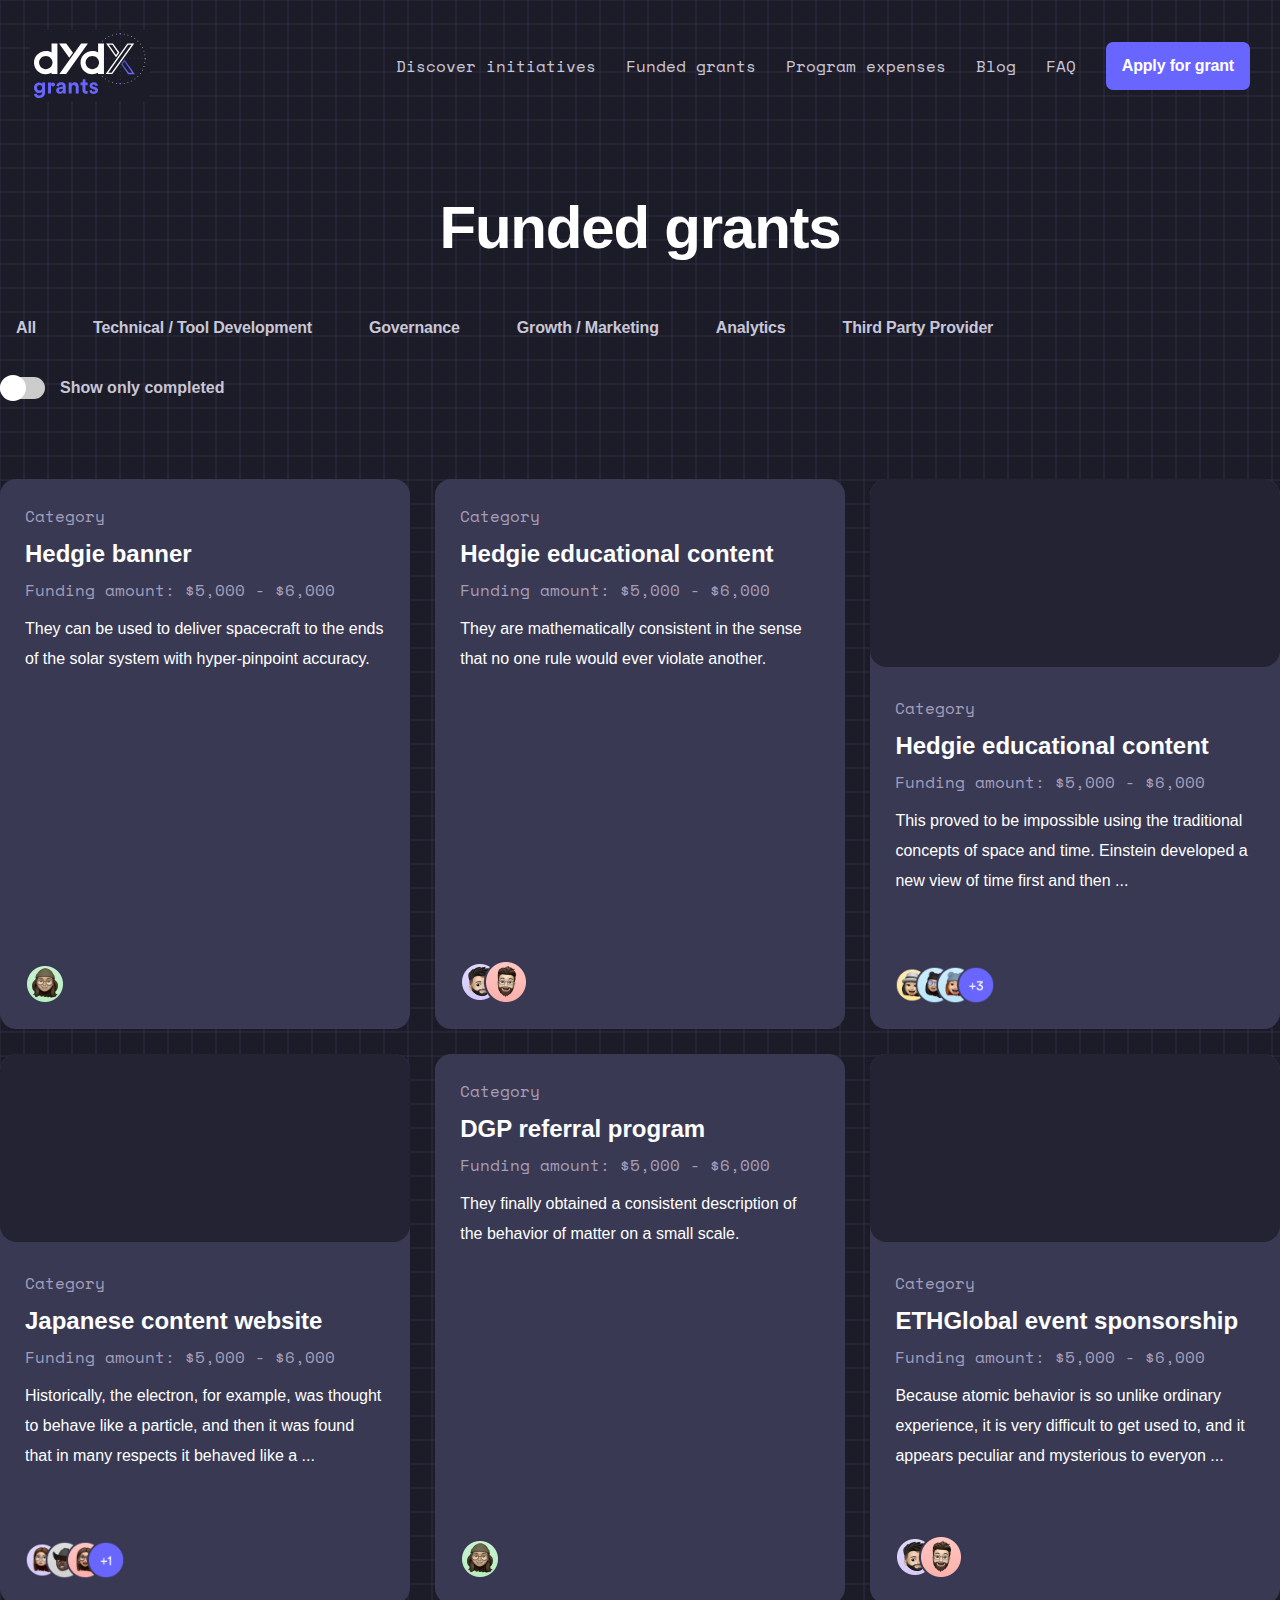
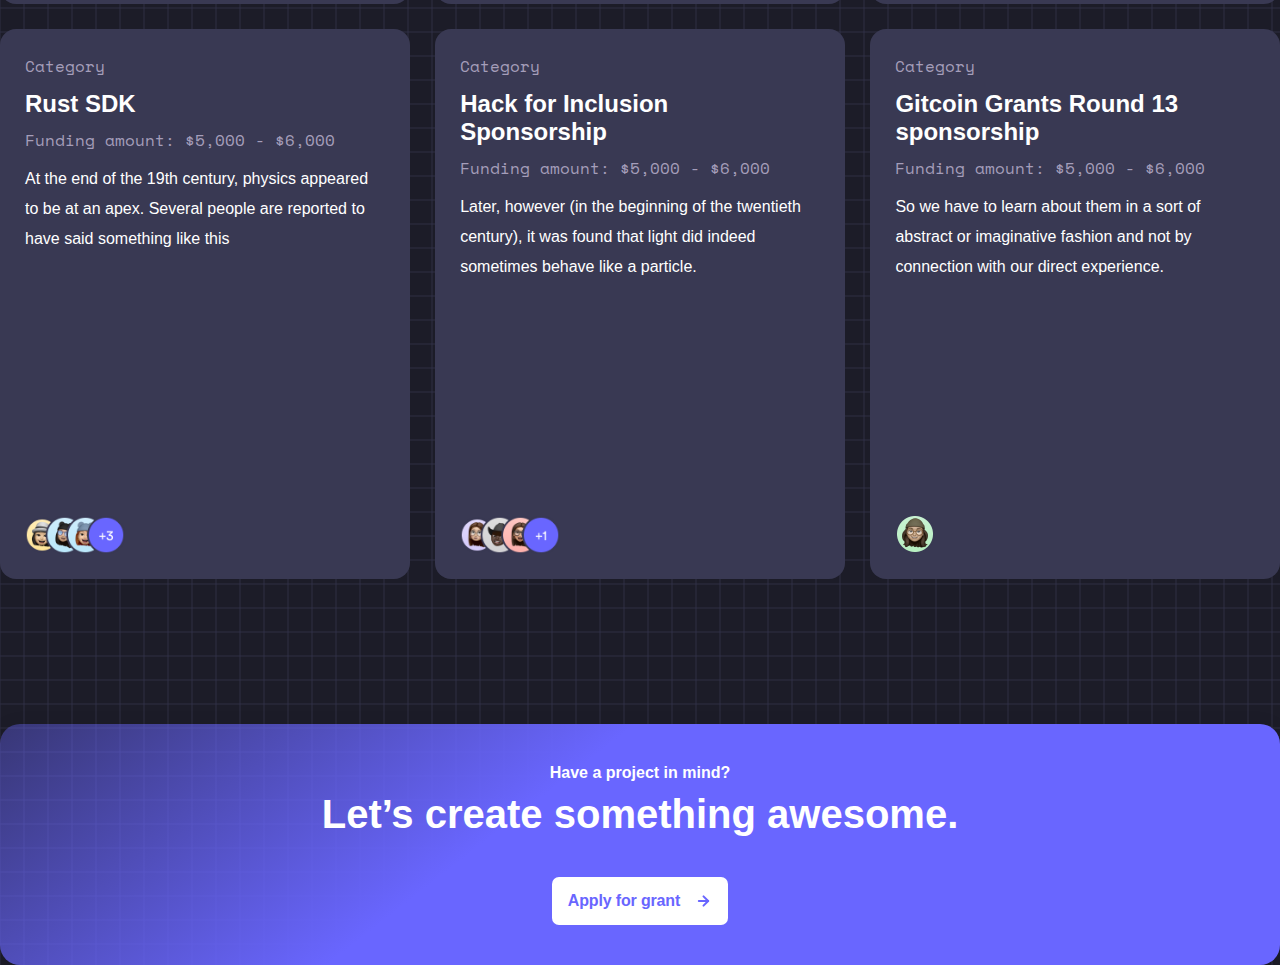
==== commit 450bab56: "section2 added" ====
--- a/pages/funded-grants.html
+++ b/pages/funded-grants.html
@@ -220,8 +220,16 @@
       </section>
       <section class="section-2 container">
         <div class="s2__content">
-          <p></p>
-        </div>
+          <p class="primary_text">Have a project in mind?</p>
+          <h2>Let’s create something awesome.</h2>
+          <button>
+            Apply for grant
+            <img src="../funded_grants/funded_grants_images/arrow.svg" alt="" />
+          </button>
+        </div>
+      </section>
+      <section class="section-3 container">
+        
       </section>
     </main>
   </body>
--- a/funded_grants/funded_grants_styles/main.css
+++ b/funded_grants/funded_grants_styles/main.css
@@ -31,8 +31,8 @@
   border-radius: 7px;
   padding: 12px 16px;
   background: #6966ff;
-  font-family: "Space Mono", sans-serif;
-  font-weight: 500;
+  font-family: "Circular Std", sans-serif;
+  font-weight: 700;
   font-size: 16px;
   line-height: 150%;
   letter-spacing: -0.01em;
@@ -78,8 +78,8 @@
   border-radius: 7px;
   padding: 12px 16px;
   background: #6966ff;
-  font-family: "Space Mono", sans-serif;
-  font-weight: 500;
+  font-family: "Circular Std", sans-serif;
+  font-weight: 700;
   font-size: 16px;
   line-height: 150%;
   letter-spacing: -0.01em;
@@ -287,4 +287,39 @@
 .w-img div .w-img-title {
   padding: 25px !important;
   padding-bottom: 0 !important;
+}
+
+.section-2 {
+  margin-bottom: 150px;
+}
+
+.s2__content {
+  width: 100%;
+  padding: 40px 0px;
+  box-shadow: 0 4px 20px 0 rgba(0, 0, 0, 0.1);
+  background: linear-gradient(322deg, #6966ff 60%, rgba(105, 102, 255, 0.36) 100%);
+  border-radius: 20px;
+}
+.s2__content .primary_text {
+  text-align: center;
+  color: white;
+  font-weight: 600;
+  font-family: "Circular Std", sans-serif;
+  margin-bottom: 10px;
+}
+.s2__content h2 {
+  text-align: center;
+  color: white;
+  font-weight: 700;
+  font-size: 40px;
+  font-family: "Circular Std", sans-serif;
+  margin-bottom: 40px;
+}
+.s2__content button {
+  display: flex;
+  align-items: center;
+  gap: 15px;
+  background-color: #fff;
+  color: #6966ff;
+  margin: 0 auto;
 }/*# sourceMappingURL=main.css.map */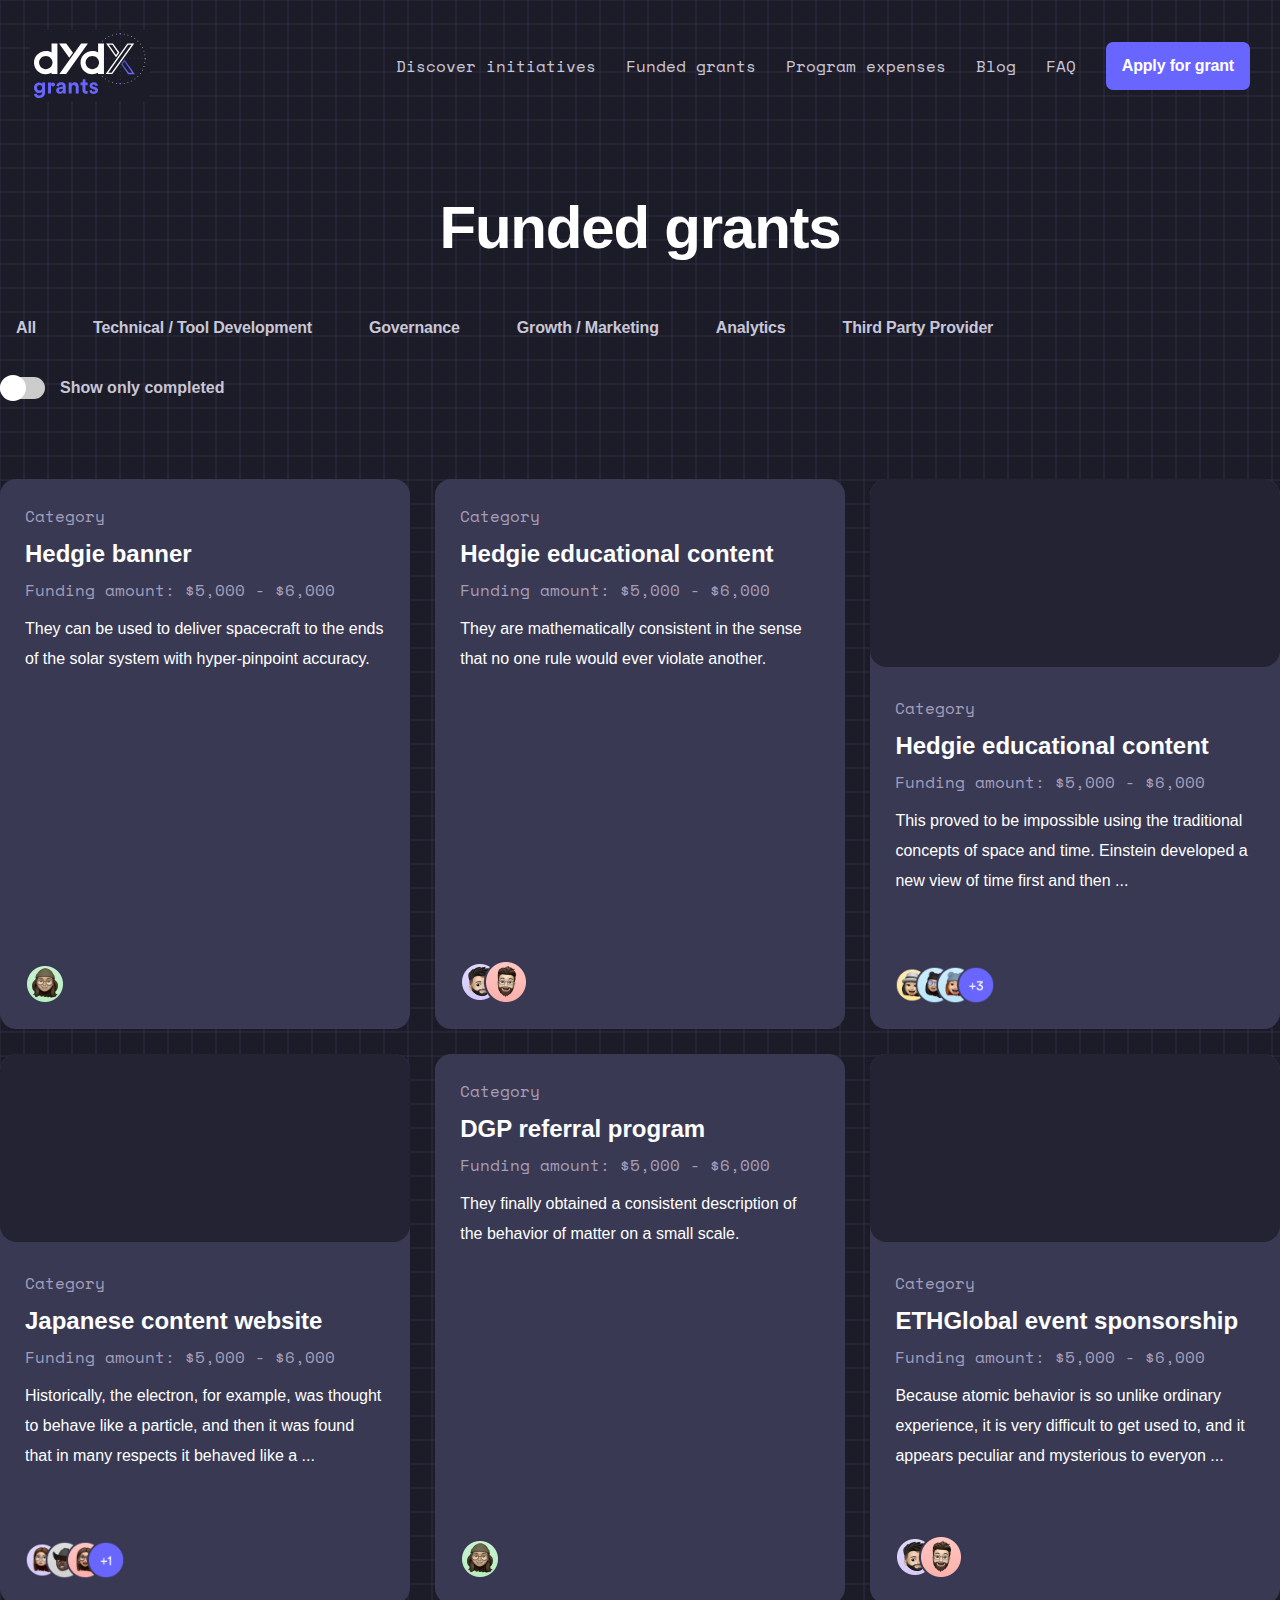
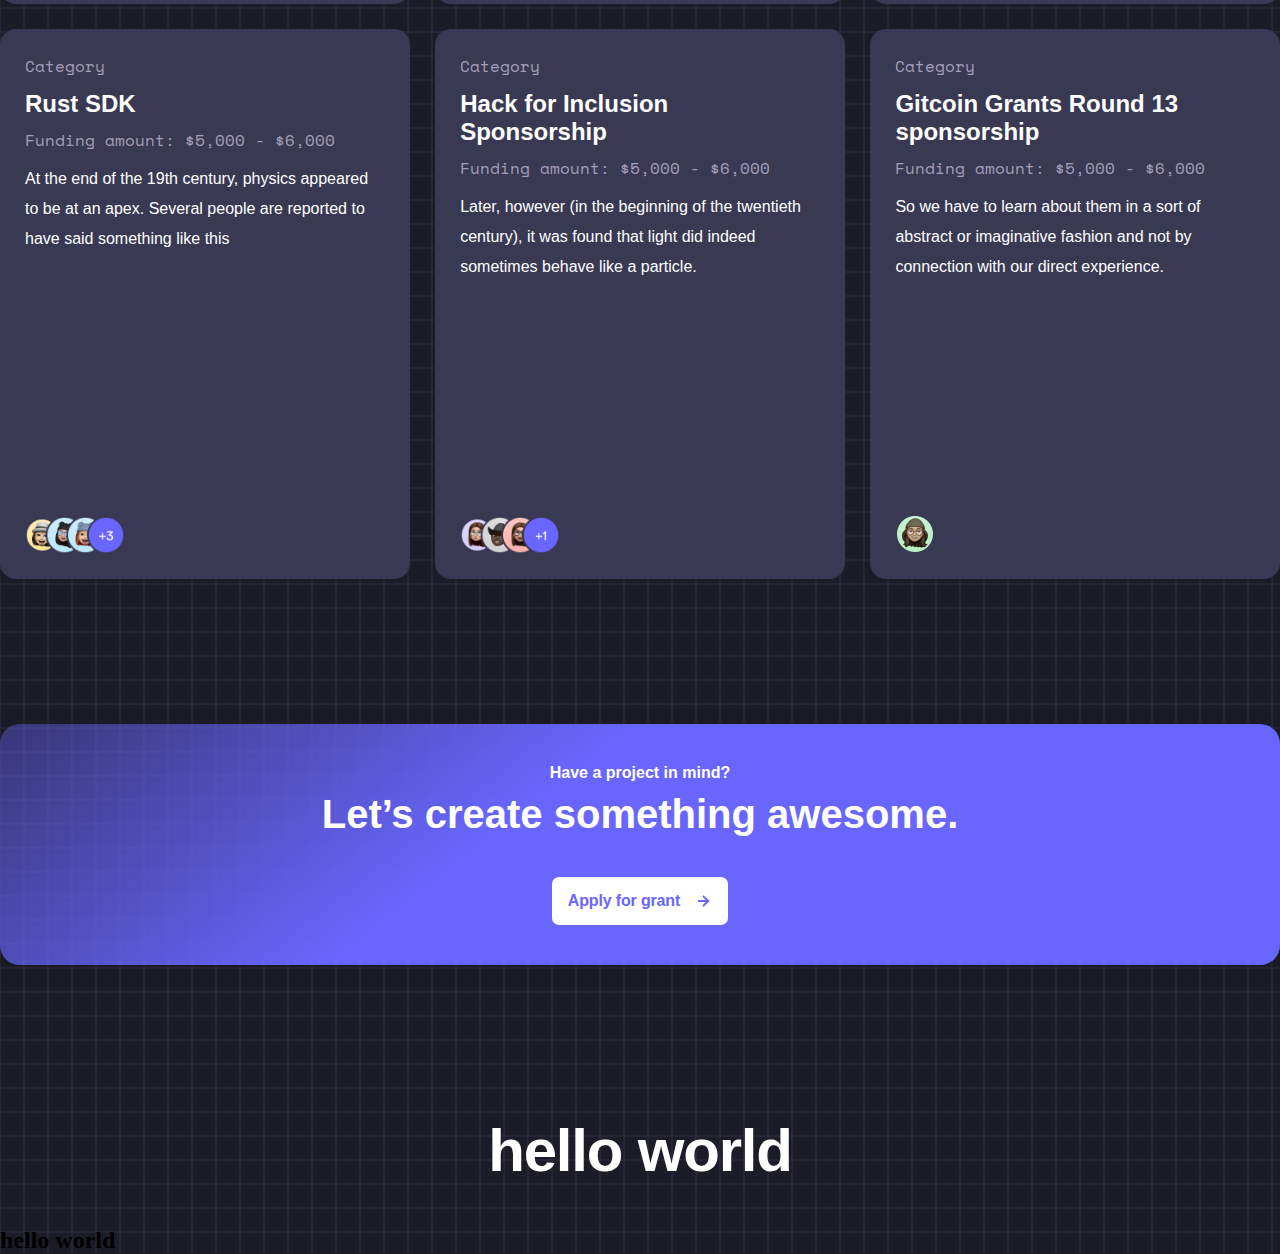
==== commit cff9021a: "section3 added" ====
--- a/pages/funded-grants.html
+++ b/pages/funded-grants.html
@@ -229,7 +229,8 @@
         </div>
       </section>
       <section class="section-3 container">
-        
+        <h1>hello world</h1>
+        <h2>hello world</h2>
       </section>
     </main>
   </body>
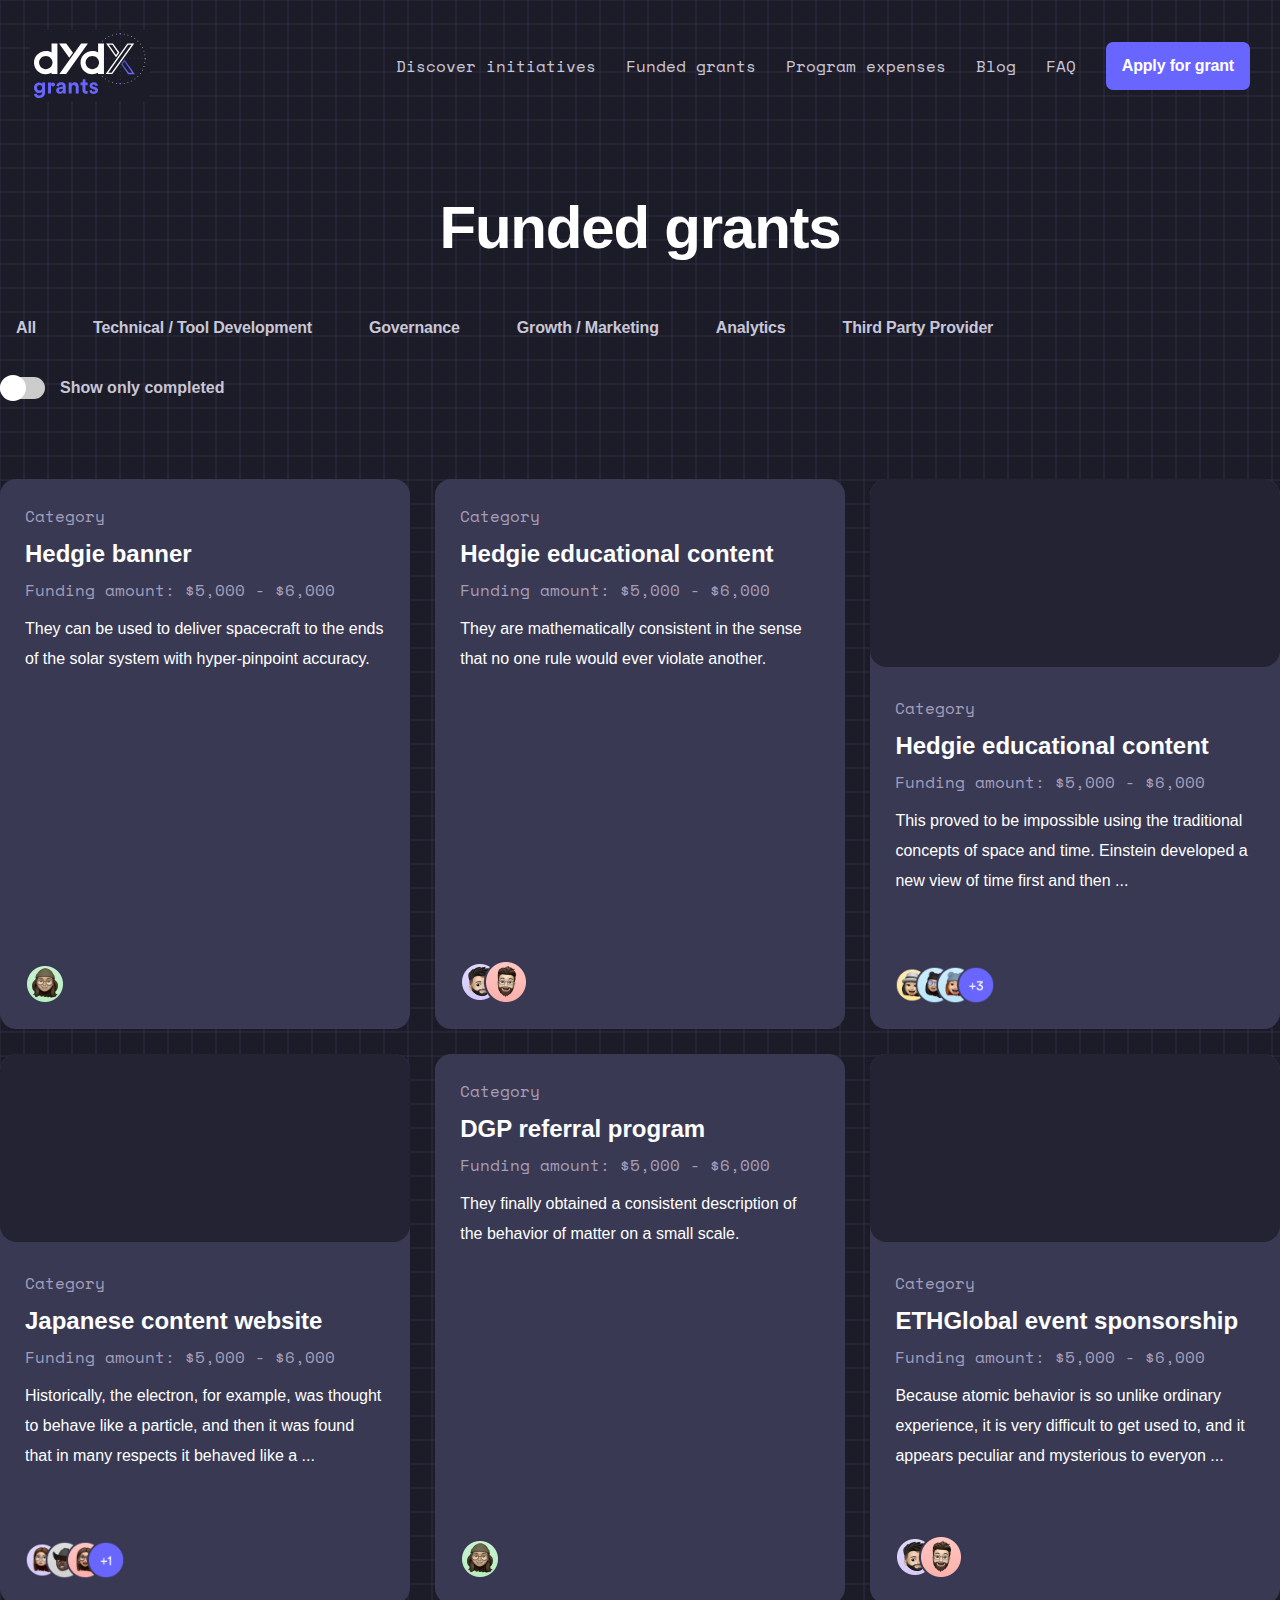
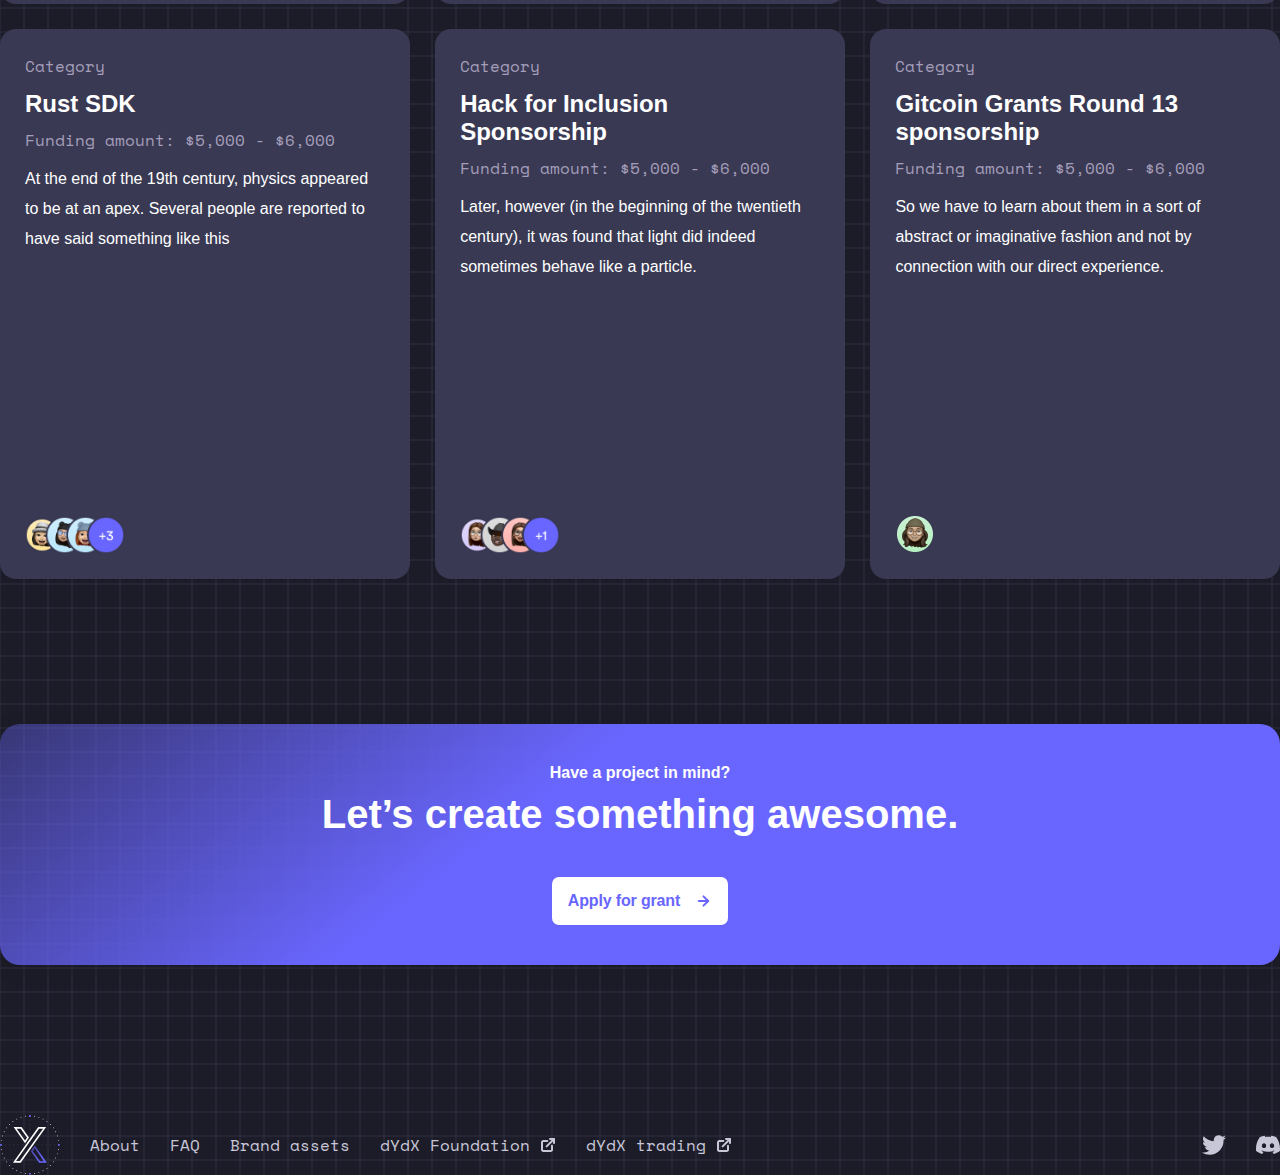
==== commit 712f8be3: "desktop version ended" ====
--- a/pages/funded-grants.html
+++ b/pages/funded-grants.html
@@ -229,8 +229,39 @@
         </div>
       </section>
       <section class="section-3 container">
-        <h1>hello world</h1>
-        <h2>hello world</h2>
+        <footer>
+          <div class="footer__nav">
+            <img
+              src="../funded_grants/funded_grants_images/x_logo.svg"
+              alt=""
+            />
+            <a href="">About</a>
+            <a href="">FAQ</a>
+            <a href="">Brand assets</a>
+            <a class="share" href=""
+              >dYdX Foundation
+              <img
+                src="../funded_grants/funded_grants_images/share-logo.svg"
+                alt=""
+            /></a>
+            <a class="share" href=""
+              >dYdX trading
+              <img
+                src="../funded_grants/funded_grants_images/share-logo.svg"
+                alt=""
+            /></a>
+          </div>
+          <div class="footer__social">
+            <img
+              src="../funded_grants/funded_grants_images/twitter.svg"
+              alt=""
+            />
+            <img
+              src="../funded_grants/funded_grants_images/discord.svg"
+              alt=""
+            />
+          </div>
+        </footer>
       </section>
     </main>
   </body>
--- a/funded_grants/funded_grants_styles/main.css
+++ b/funded_grants/funded_grants_styles/main.css
@@ -14,6 +14,7 @@
   padding: 0;
   margin: 0;
   box-sizing: border-box;
+  text-decoration: none;
 }
 
 .container {
@@ -61,6 +62,7 @@
   padding: 0;
   margin: 0;
   box-sizing: border-box;
+  text-decoration: none;
 }
 
 .container {
@@ -322,4 +324,40 @@
   background-color: #fff;
   color: #6966ff;
   margin: 0 auto;
+}
+
+footer {
+  display: flex;
+  align-items: center;
+  justify-content: space-between;
+  margin-bottom: 20px;
+}
+footer .footer__nav {
+  display: flex;
+  align-items: center;
+  gap: 30px;
+}
+footer .footer__nav a {
+  font-family: "Space Mono", sans-serif;
+  font-weight: 400;
+  font-size: 16px;
+  line-height: 150%;
+  color: #c8c7d8;
+  transition: all 0.2s ease;
+}
+footer .footer__nav a:hover {
+  color: #e6e5ec;
+}
+footer .footer__nav a:active {
+  color: #e6e5ec;
+}
+footer .footer__nav .share {
+  display: flex;
+  align-items: center;
+  gap: 10px;
+}
+footer .footer__social {
+  display: flex;
+  align-items: center;
+  gap: 30px;
 }/*# sourceMappingURL=main.css.map */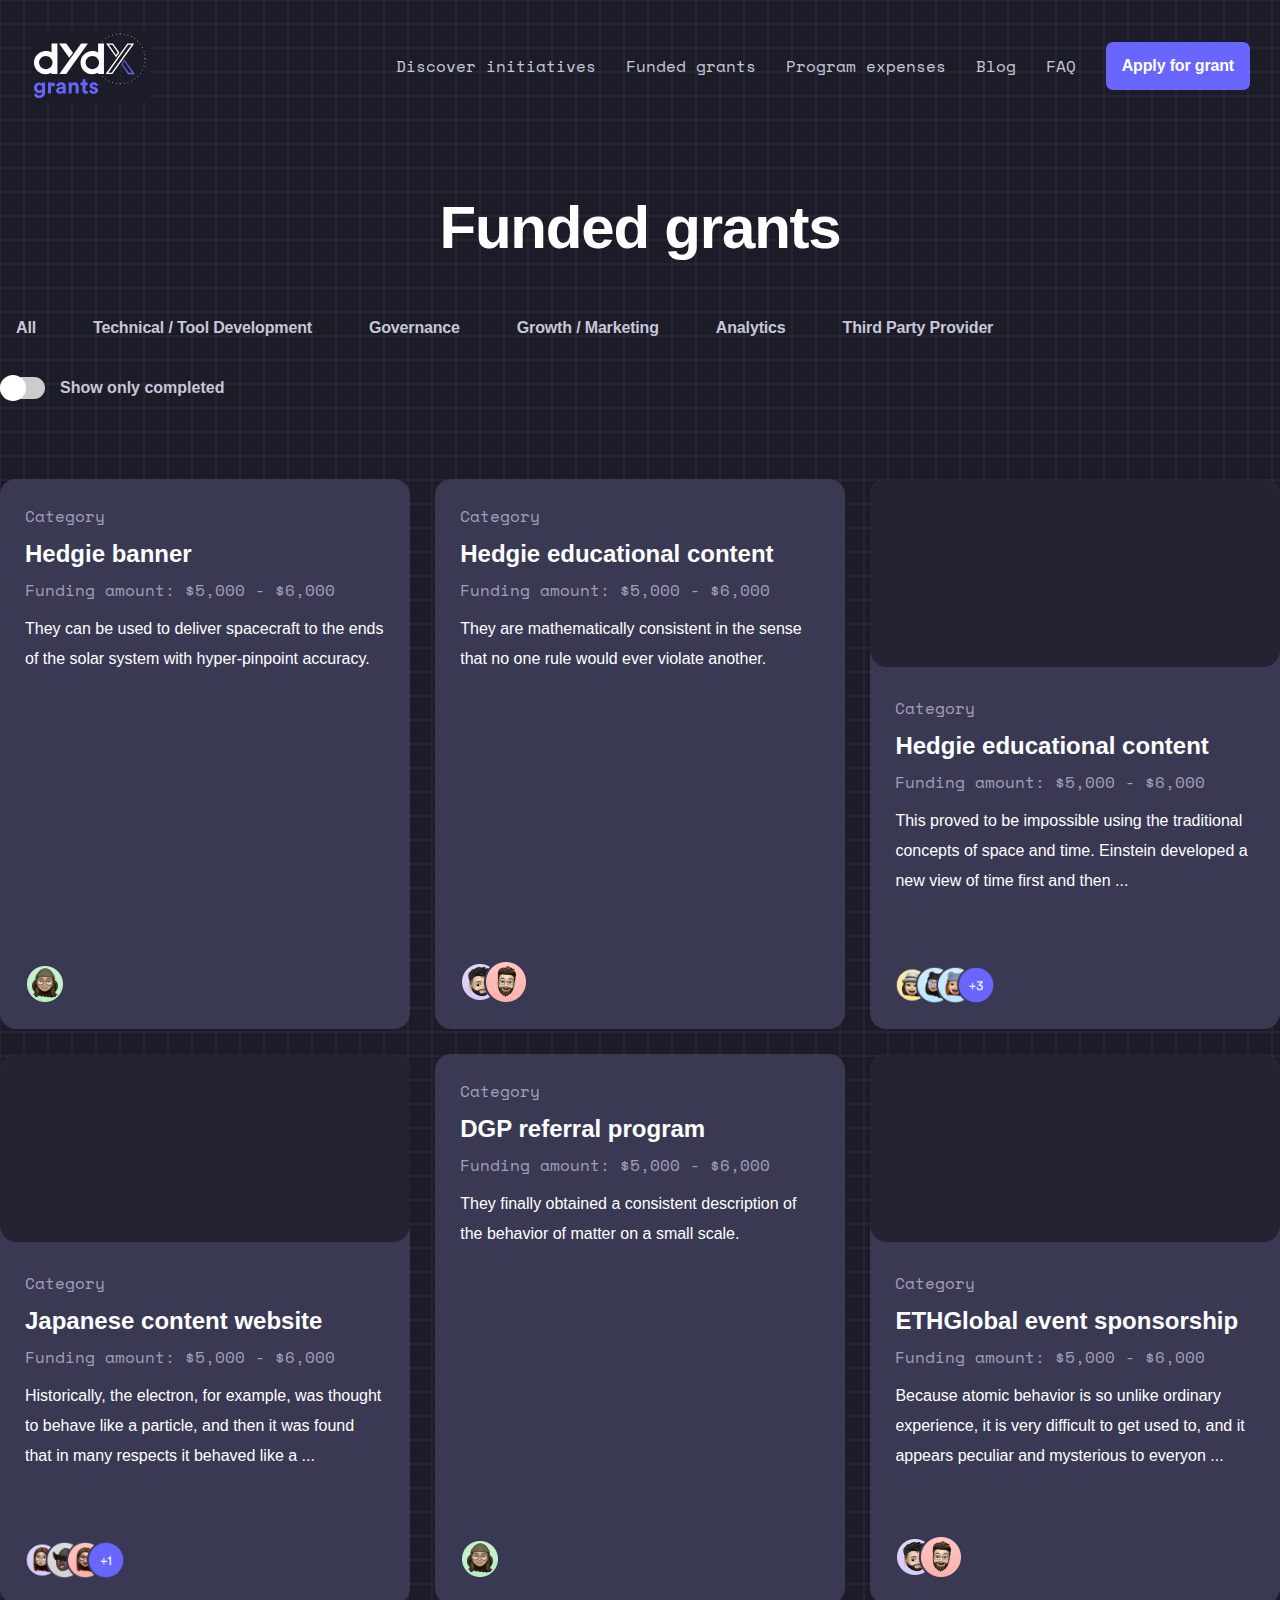
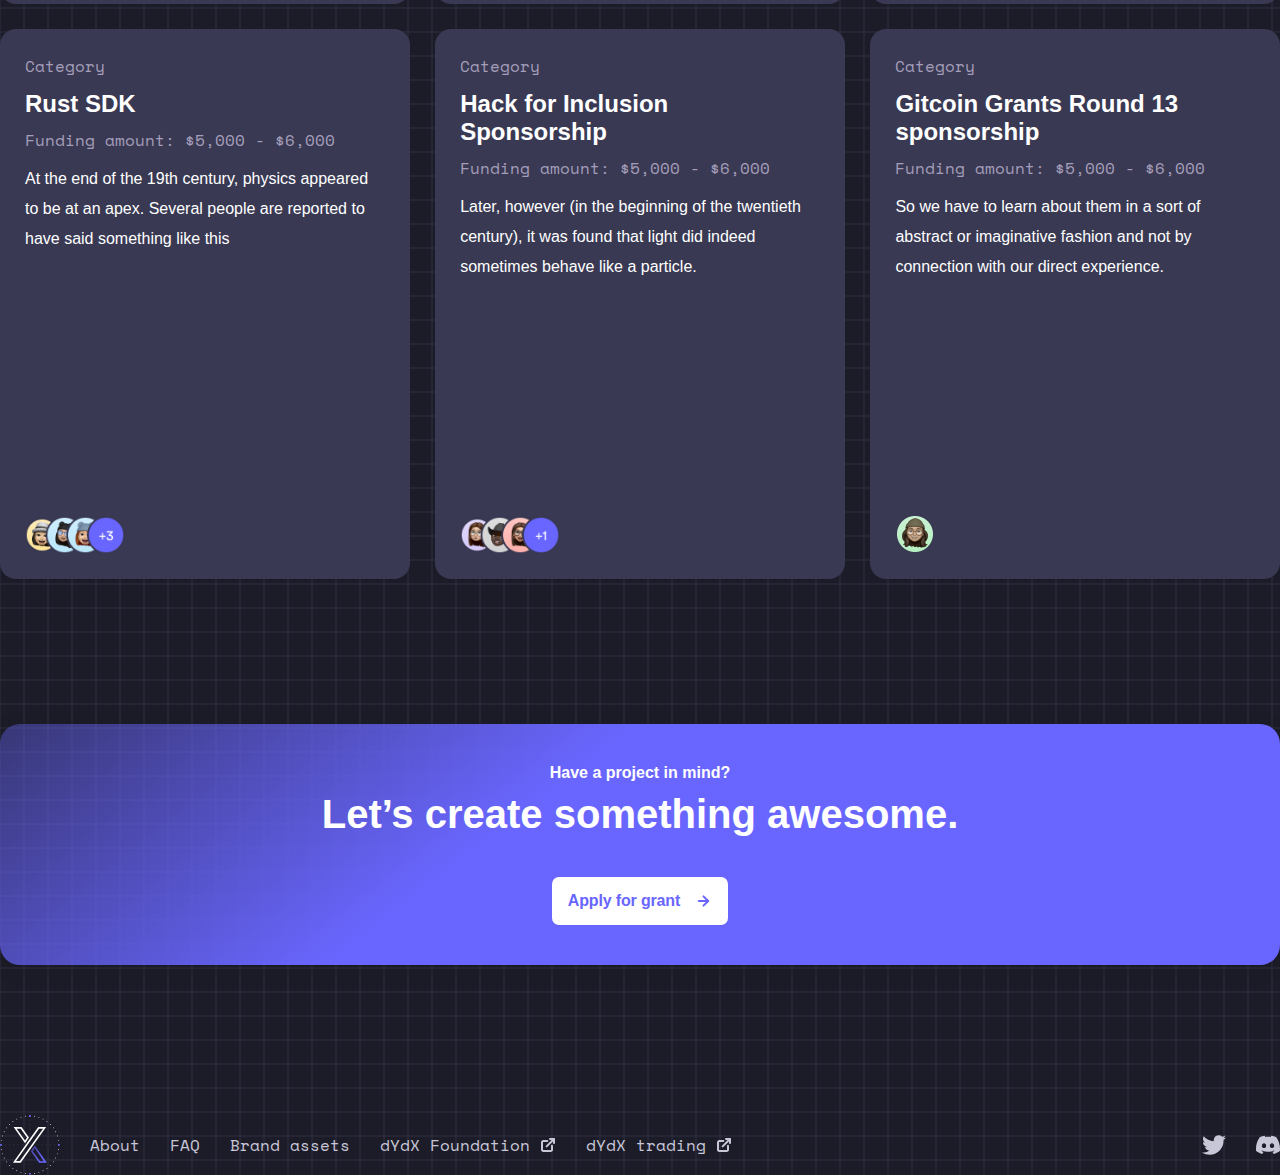
==== commit 7d3eabe4: "project ended" ====
--- a/pages/funded-grants.html
+++ b/pages/funded-grants.html
@@ -12,7 +12,34 @@
   <body>
     <header class="container bnm">
       <img src="../assets/icons/Logo.svg" alt="" />
-      <div>
+      <div class="burger-menu">
+        <div class="menu-mobile">
+          <div class="menu-mobile__header">
+            <img
+              width="120"
+              src="../funded_grants/funded_grants_images/Logo-nav.svg"
+              alt=""
+            />
+            <div style="display: flex; align-items: center; gap: 40px">
+              <button class="apply">Apply</button>
+              <img
+                class="close"
+                src="../funded_grants/funded_grants_images/close.svg"
+                alt=""
+              />
+            </div>
+          </div>
+          <nav class="nav_mobile">
+            <a href="#">Discover initiatives</a>
+            <a href="./funded-grants.html">Funded grants</a>
+            <a href="./program.html">Program expenses</a>
+            <a href="#">Blog</a>
+            <a href="#">FAQ</a>
+          </nav>
+        </div>
+      </div>
+
+      <div class="nav">
         <ul>
           <li><a href="#">Discover initiatives</a></li>
           <li><a href="./funded-grants.html">Funded grants</a></li>
@@ -21,6 +48,12 @@
           <li><a href="#">FAQ</a></li>
           <button>Apply for grant</button>
         </ul>
+        <button class="apply">Apply</button>
+        <img
+          class="menu"
+          src="../funded_grants/funded_grants_images/menu-burger.svg"
+          alt=""
+        />
       </div>
     </header>
     <main>
@@ -30,9 +63,9 @@
           <button class="s1_btn">All</button>
           <button class="s1_btn">Technical / Tool Development</button>
           <button class="s1_btn">Governance</button>
-          <button class="s1_btn">Growth / Marketing</button>
-          <button class="s1_btn">Analytics</button>
-          <button class="s1_btn">Third Party Provider</button>
+          <button class="s1_btn cvb">Growth / Marketing</button>
+          <button class="s1_btn cvb">Analytics</button>
+          <button class="s1_btn cvb">Third Party Provider</button>
         </div>
         <div class="check-btn">
           <label class="switch">
@@ -219,7 +252,10 @@
         </div>
       </section>
       <section class="section-2 container">
-        <div class="s2__content">
+        <div
+          style="box-shadow: 0 4px 20px 0 rgba(0, 0, 0, 0.1)"
+          class="s2__content"
+        >
           <p class="primary_text">Have a project in mind?</p>
           <h2>Let’s create something awesome.</h2>
           <button>
@@ -264,5 +300,6 @@
         </footer>
       </section>
     </main>
+    <script src="../funded_grants/scripts/app.js"></script>
   </body>
 </html>
--- a/funded_grants/funded_grants_styles/main.css
+++ b/funded_grants/funded_grants_styles/main.css
@@ -360,4 +360,117 @@
   display: flex;
   align-items: center;
   gap: 30px;
+}
+
+.apply {
+  display: none;
+}
+
+.menu {
+  display: none;
+}
+
+.menu-mobile {
+  display: none;
+  z-index: 9999;
+}
+
+.menu-mobile__header {
+  display: flex;
+  justify-content: space-between;
+  align-items: center;
+  padding: 20px 40px;
+  background-color: #393953;
+}
+
+.menu-mobile__header .close {
+  cursor: pointer;
+}
+
+.menu-mobile {
+  display: none;
+  position: absolute;
+  top: 0;
+  left: 0;
+  width: 100vw;
+  height: 100vh;
+  background-color: white;
+  transform: translateY(calc(-100vh - 50px));
+  transition: all 0.3s ease-in-out;
+}
+
+.menu-mobile.active {
+  transform: translateY(0);
+}
+
+.menu-mobile nav {
+  height: calc(100vh - 72px);
+  display: flex;
+  flex-direction: column;
+  gap: 20px;
+  justify-content: center;
+  align-items: center;
+  background-color: #393953;
+}
+
+.menu-mobile nav a {
+  font-family: "Space Mono", sans-serif;
+  font-weight: 400;
+  font-size: 20px;
+  line-height: 150%;
+  color: #c8c7d8;
+  transition: all 0.2s ease;
+}
+.menu-mobile nav a:hover {
+  color: #e6e5ec;
+}
+.menu-mobile nav a:active {
+  color: #e6e5ec;
+}
+
+@media (max-width: 550px) {
+  .container {
+    max-width: 500px;
+  }
+  header div {
+    display: flex;
+    align-items: center;
+    gap: 40px;
+  }
+  header div ul {
+    display: none;
+  }
+  header div .apply {
+    display: block;
+    padding: 14px 18px;
+  }
+  header div .menu {
+    width: 25px;
+    display: block;
+    cursor: pointer;
+  }
+  .section-1 .s1__links .cvb {
+    display: none;
+  }
+  .section-1 .s1__cards {
+    flex-direction: column;
+  }
+  .section-1 .s1__cards .s1__cards-item {
+    width: 100%;
+  }
+  .section-3 footer {
+    flex-direction: column;
+    align-items: start;
+  }
+  .section-3 footer .footer__nav {
+    flex-direction: column;
+    align-items: start;
+    margin-bottom: 30px;
+  }
+  .burger-menu .menu-mobile {
+    display: block;
+  }
+  .header .blog {
+    display: none;
+  }
 }/*# sourceMappingURL=main.css.map */